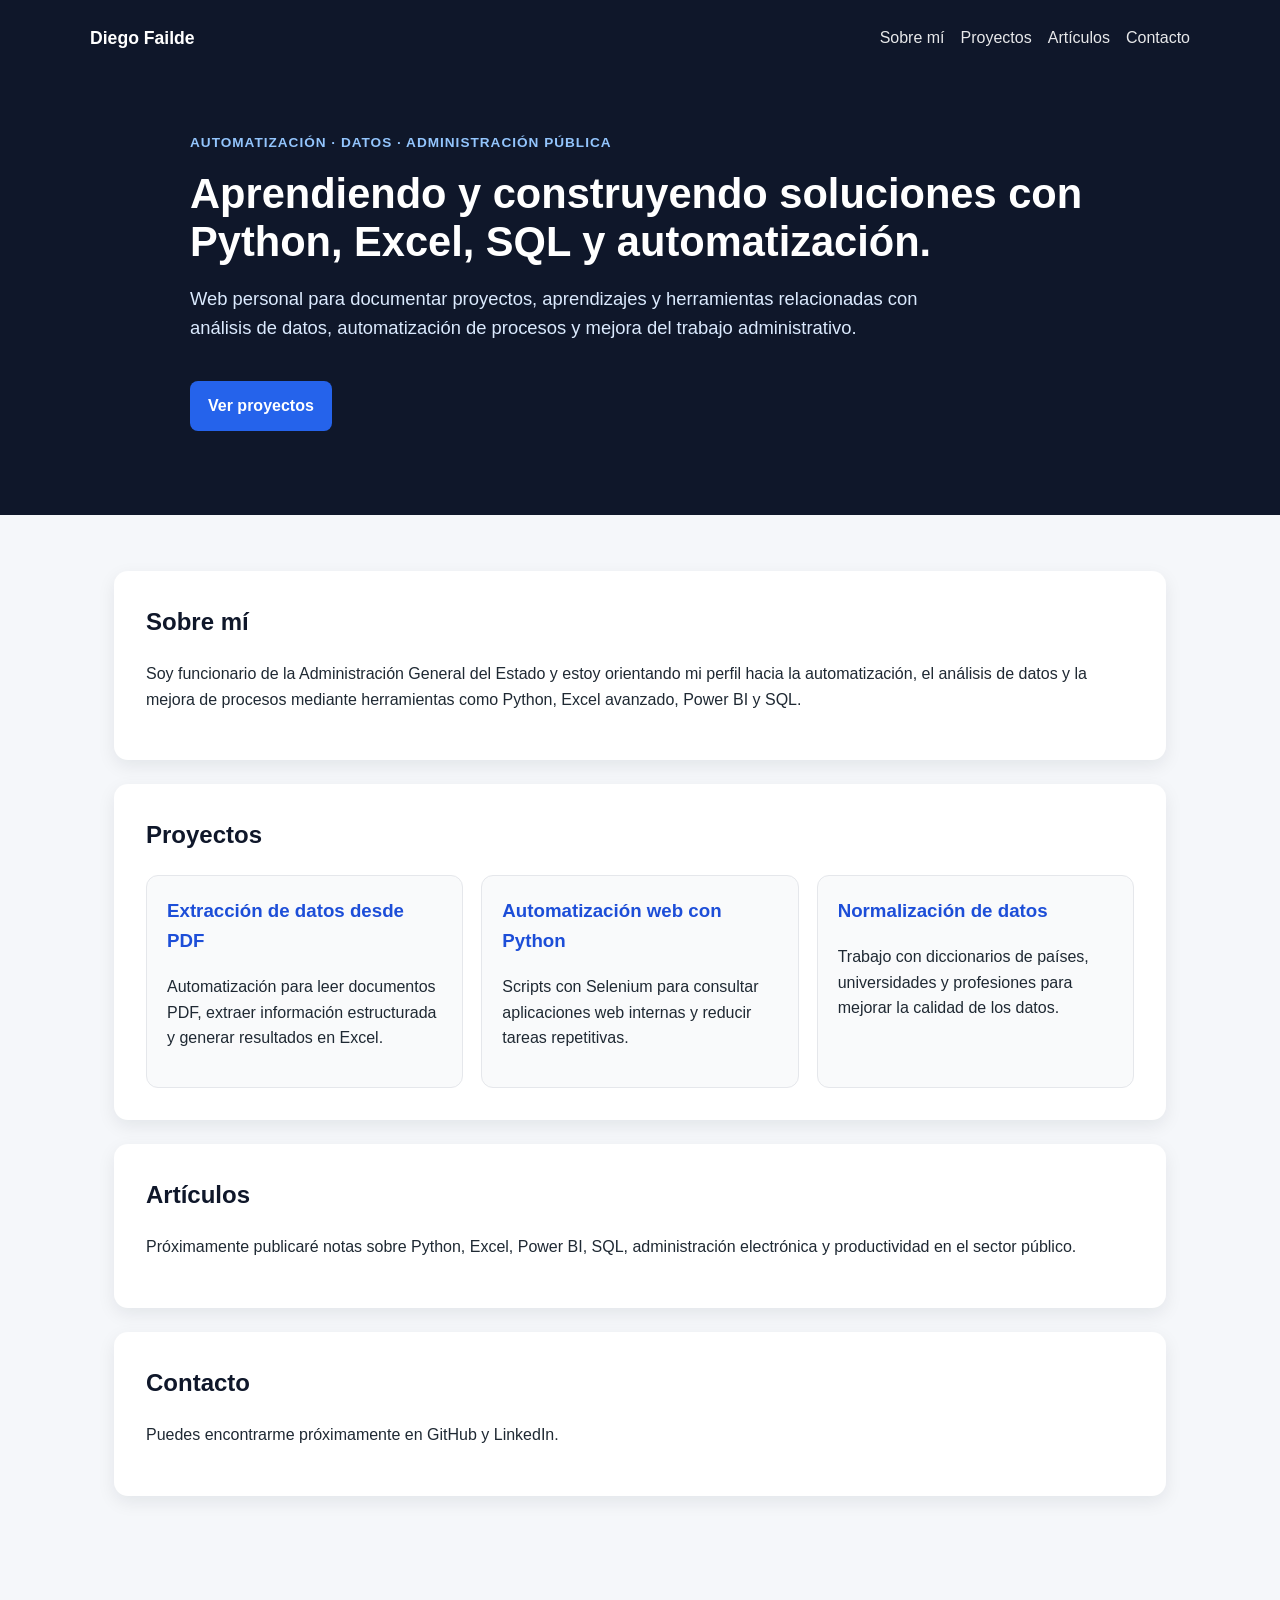
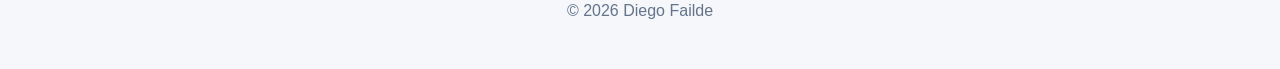
==== index.html @ 7e2cc155 "Primera versión de la web" ====
<!DOCTYPE html>
<html lang="es">
<head>
  <meta charset="UTF-8" />
  <meta name="viewport" content="width=device-width, initial-scale=1.0" />
  <title>Diego Failde | Automatización, datos y administración pública</title>
  <link rel="stylesheet" href="styles.css" />
</head>
<body>
  <header class="hero">
    <nav>
      <div class="logo">Diego Failde</div>
      <div class="menu">
        <a href="#sobre-mi">Sobre mí</a>
        <a href="#proyectos">Proyectos</a>
        <a href="#articulos">Artículos</a>
        <a href="#contacto">Contacto</a>
      </div>
    </nav>

    <section class="hero-content">
      <p class="etiqueta">Automatización · Datos · Administración pública</p>
      <h1>Aprendiendo y construyendo soluciones con Python, Excel, SQL y automatización.</h1>
      <p class="subtitulo">
        Web personal para documentar proyectos, aprendizajes y herramientas relacionadas con análisis de datos,
        automatización de procesos y mejora del trabajo administrativo.
      </p>
      <a class="boton" href="#proyectos">Ver proyectos</a>
    </section>
  </header>

  <main>
    <section id="sobre-mi" class="bloque">
      <h2>Sobre mí</h2>
      <p>
        Soy funcionario de la Administración General del Estado y estoy orientando mi perfil hacia la automatización,
        el análisis de datos y la mejora de procesos mediante herramientas como Python, Excel avanzado, Power BI y SQL.
      </p>
    </section>

    <section id="proyectos" class="bloque">
      <h2>Proyectos</h2>

      <div class="grid">
        <article class="tarjeta">
          <h3>Extracción de datos desde PDF</h3>
          <p>Automatización para leer documentos PDF, extraer información estructurada y generar resultados en Excel.</p>
        </article>

        <article class="tarjeta">
          <h3>Automatización web con Python</h3>
          <p>Scripts con Selenium para consultar aplicaciones web internas y reducir tareas repetitivas.</p>
        </article>

        <article class="tarjeta">
          <h3>Normalización de datos</h3>
          <p>Trabajo con diccionarios de países, universidades y profesiones para mejorar la calidad de los datos.</p>
        </article>
      </div>
    </section>

    <section id="articulos" class="bloque">
      <h2>Artículos</h2>
      <p>
        Próximamente publicaré notas sobre Python, Excel, Power BI, SQL, administración electrónica y productividad en el sector público.
      </p>
    </section>

    <section id="contacto" class="bloque">
      <h2>Contacto</h2>
      <p>
        Puedes encontrarme próximamente en GitHub y LinkedIn.
      </p>
    </section>
  </main>

  <footer>
    <p>© 2026 Diego Failde</p>
  </footer>
</body>
</html>
---- styles.css ----
* {
  box-sizing: border-box;
}

body {
  margin: 0;
  font-family: Arial, Helvetica, sans-serif;
  color: #1f2933;
  background: #f5f7fa;
  line-height: 1.6;
}

.hero {
  background: #0f172a;
  color: white;
  padding: 24px;
}

nav {
  max-width: 1100px;
  margin: 0 auto;
  display: flex;
  justify-content: space-between;
  gap: 24px;
  align-items: center;
}

.logo {
  font-weight: bold;
  font-size: 1.1rem;
}

.menu {
  display: flex;
  gap: 16px;
  flex-wrap: wrap;
}

.menu a {
  color: white;
  text-decoration: none;
  opacity: 0.9;
}

.menu a:hover {
  opacity: 1;
  text-decoration: underline;
}

.hero-content {
  max-width: 900px;
  margin: 80px auto 60px;
}

.etiqueta {
  color: #93c5fd;
  font-weight: bold;
  text-transform: uppercase;
  letter-spacing: 1px;
  font-size: 0.85rem;
}

h1 {
  font-size: 2.6rem;
  line-height: 1.15;
  margin: 16px 0;
}

.subtitulo {
  font-size: 1.15rem;
  color: #dbeafe;
  max-width: 750px;
}

.boton {
  display: inline-block;
  margin-top: 20px;
  padding: 12px 18px;
  background: #2563eb;
  color: white;
  text-decoration: none;
  border-radius: 8px;
  font-weight: bold;
}

main {
  max-width: 1100px;
  margin: 0 auto;
  padding: 32px 24px;
}

.bloque {
  background: white;
  margin: 24px 0;
  padding: 32px;
  border-radius: 14px;
  box-shadow: 0 6px 18px rgba(15, 23, 42, 0.08);
}

h2 {
  margin-top: 0;
  color: #0f172a;
}

.grid {
  display: grid;
  grid-template-columns: repeat(3, 1fr);
  gap: 18px;
}

.tarjeta {
  border: 1px solid #e5e7eb;
  border-radius: 12px;
  padding: 20px;
  background: #f9fafb;
}

.tarjeta h3 {
  margin-top: 0;
  color: #1d4ed8;
}

footer {
  text-align: center;
  padding: 30px;
  color: #64748b;
}

@media (max-width: 800px) {
  nav {
    align-items: flex-start;
    flex-direction: column;
  }

  h1 {
    font-size: 2rem;
  }

  .grid {
    grid-template-columns: 1fr;
  }
}
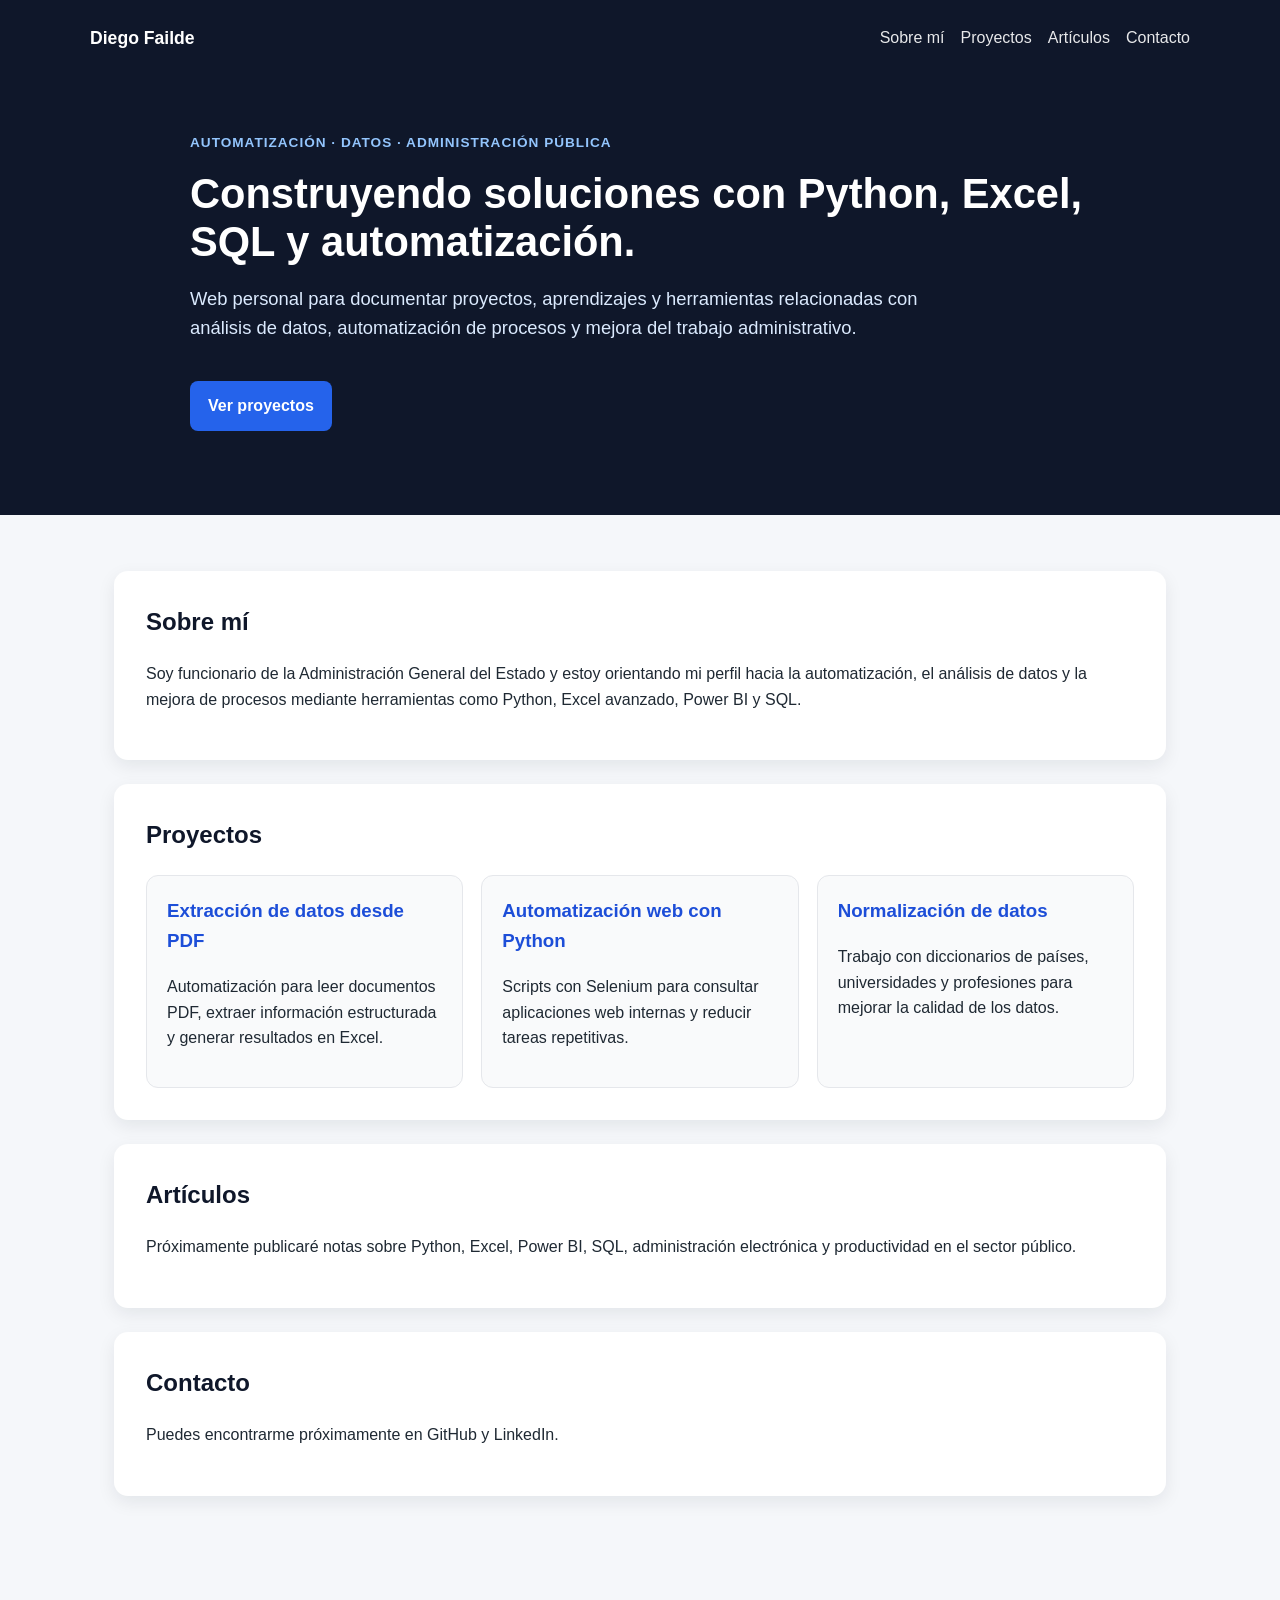
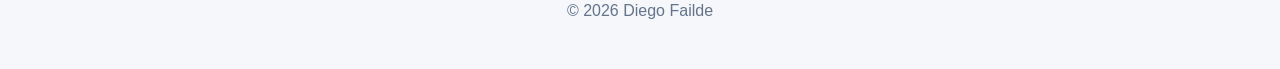
==== commit 34381219: "Add files via upload" ====
--- a/index.html
+++ b/index.html
@@ -20,7 +20,7 @@
 
     <section class="hero-content">
       <p class="etiqueta">Automatización · Datos · Administración pública</p>
-      <h1>Aprendiendo y construyendo soluciones con Python, Excel, SQL y automatización.</h1>
+      <h1>Construyendo soluciones con Python, Excel, SQL y automatización.</h1>
       <p class="subtitulo">
         Web personal para documentar proyectos, aprendizajes y herramientas relacionadas con análisis de datos,
         automatización de procesos y mejora del trabajo administrativo.
@@ -78,4 +78,4 @@
     <p>© 2026 Diego Failde</p>
   </footer>
 </body>
-</html>
+</html>
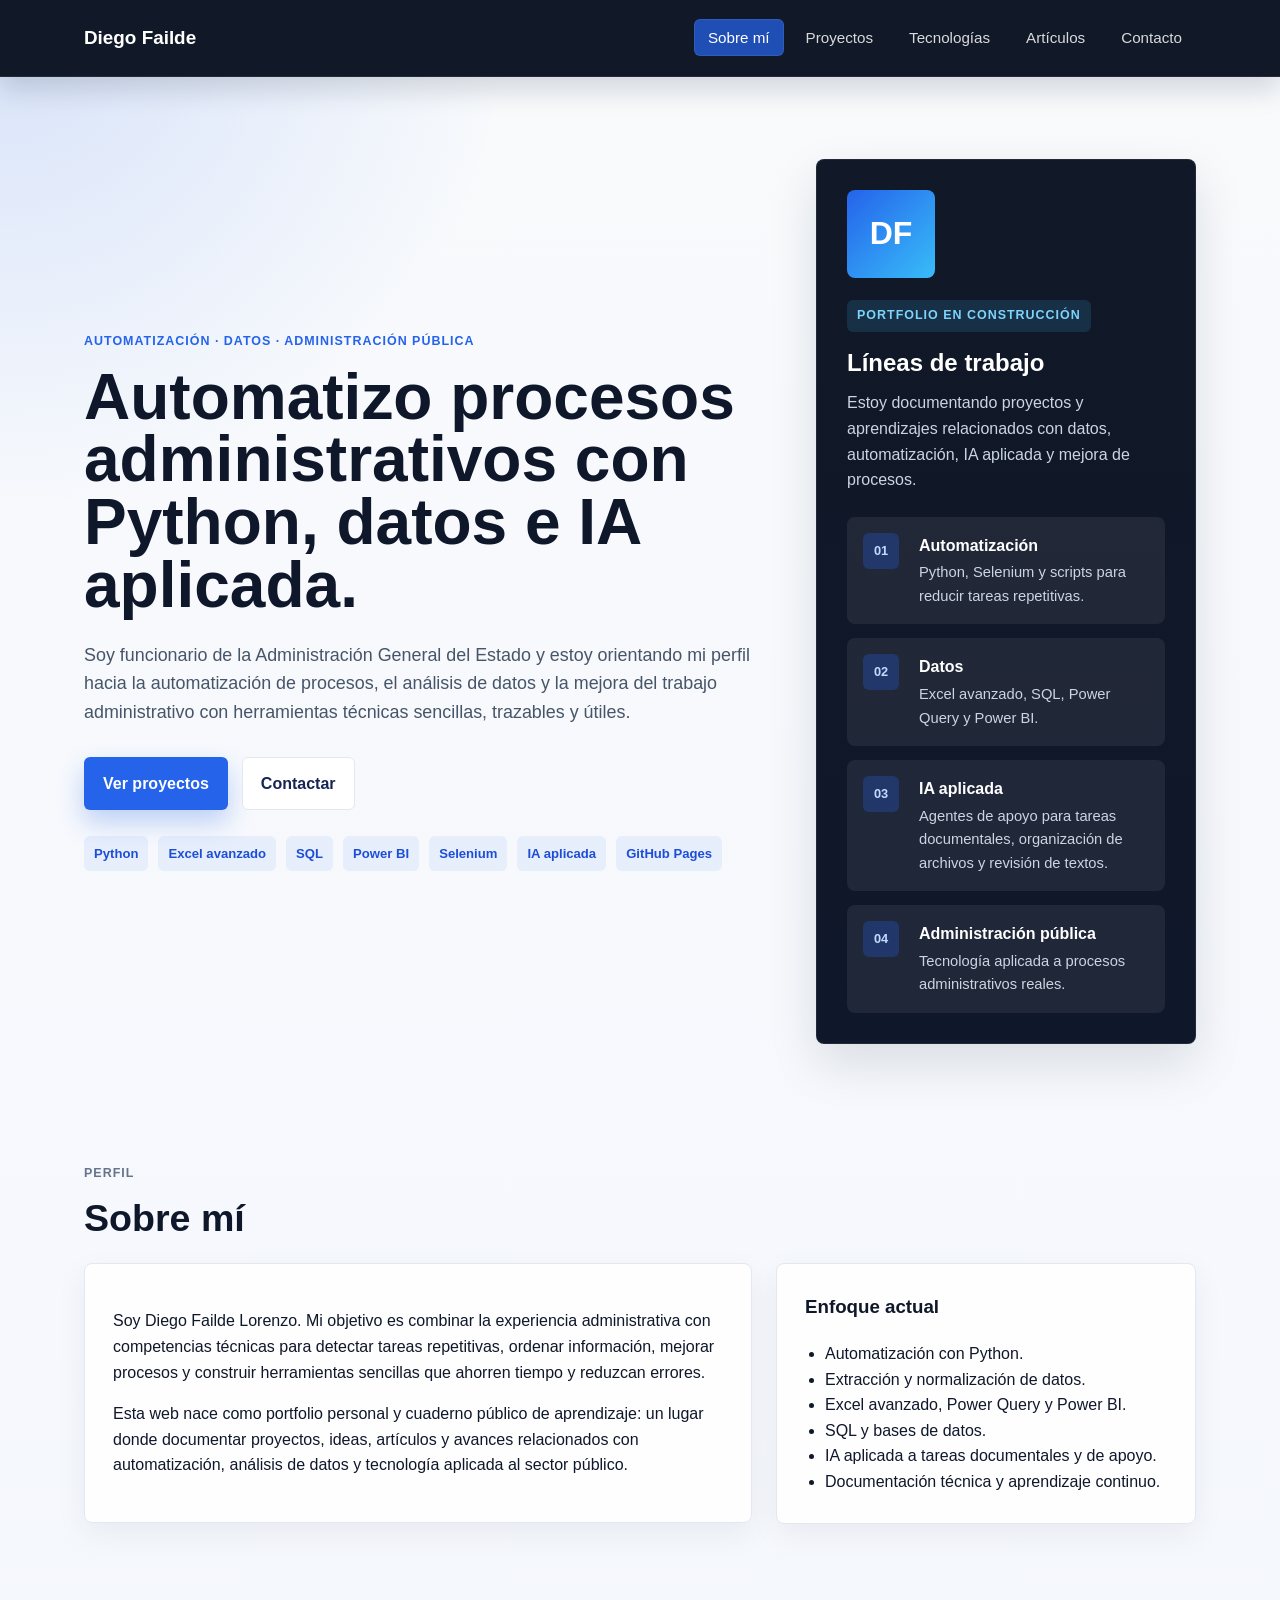
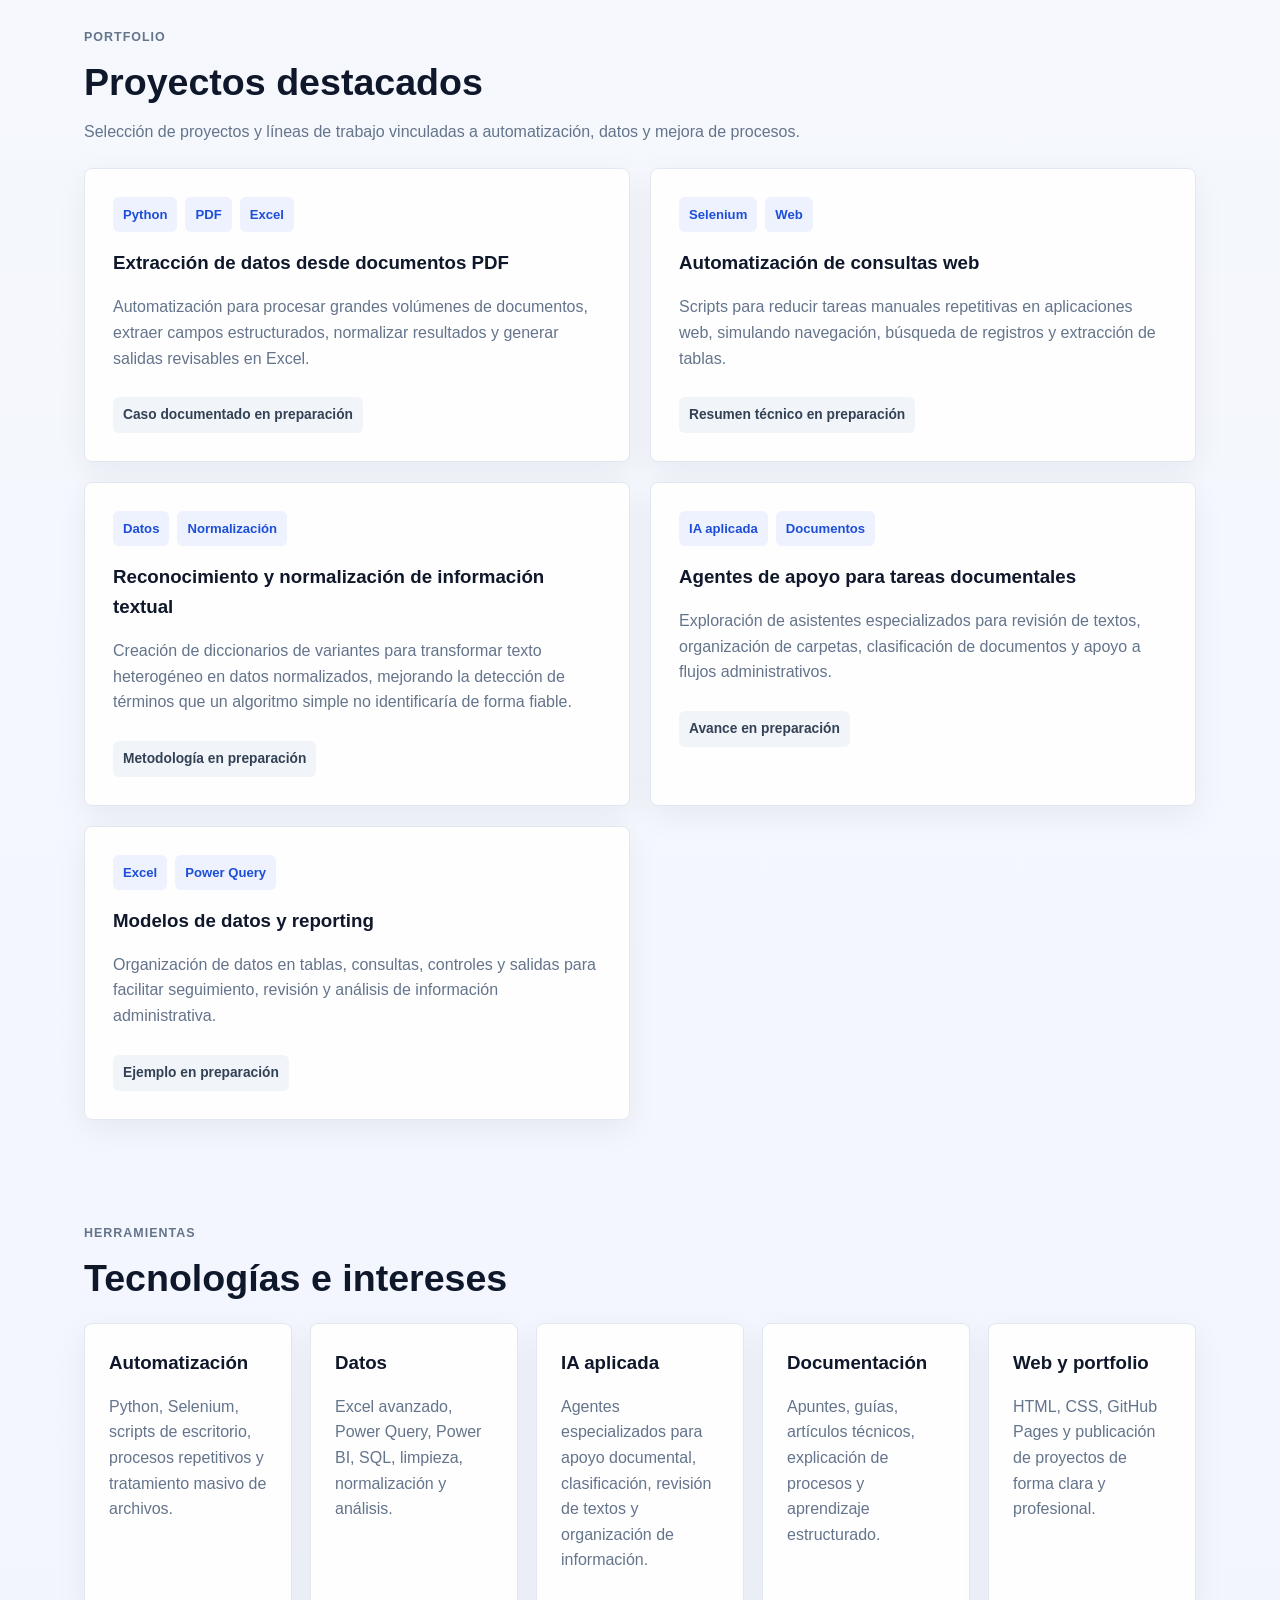
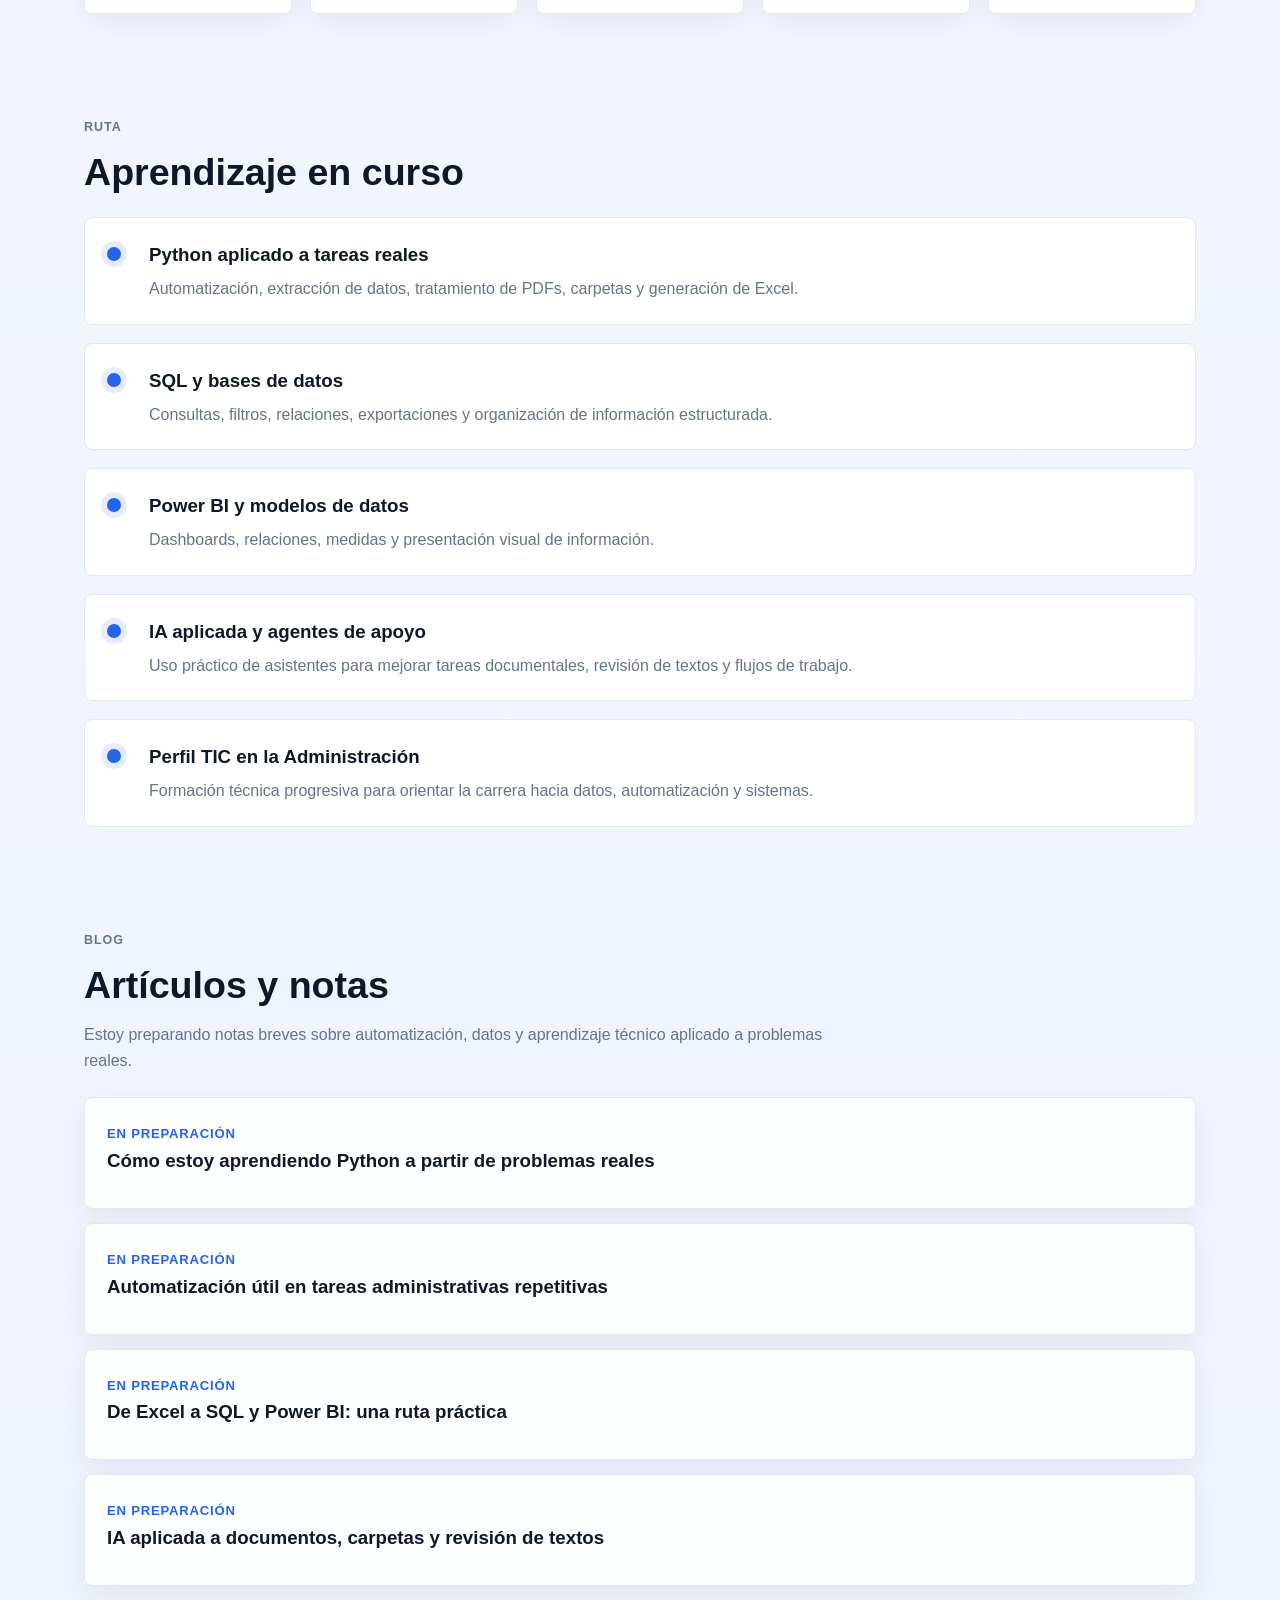
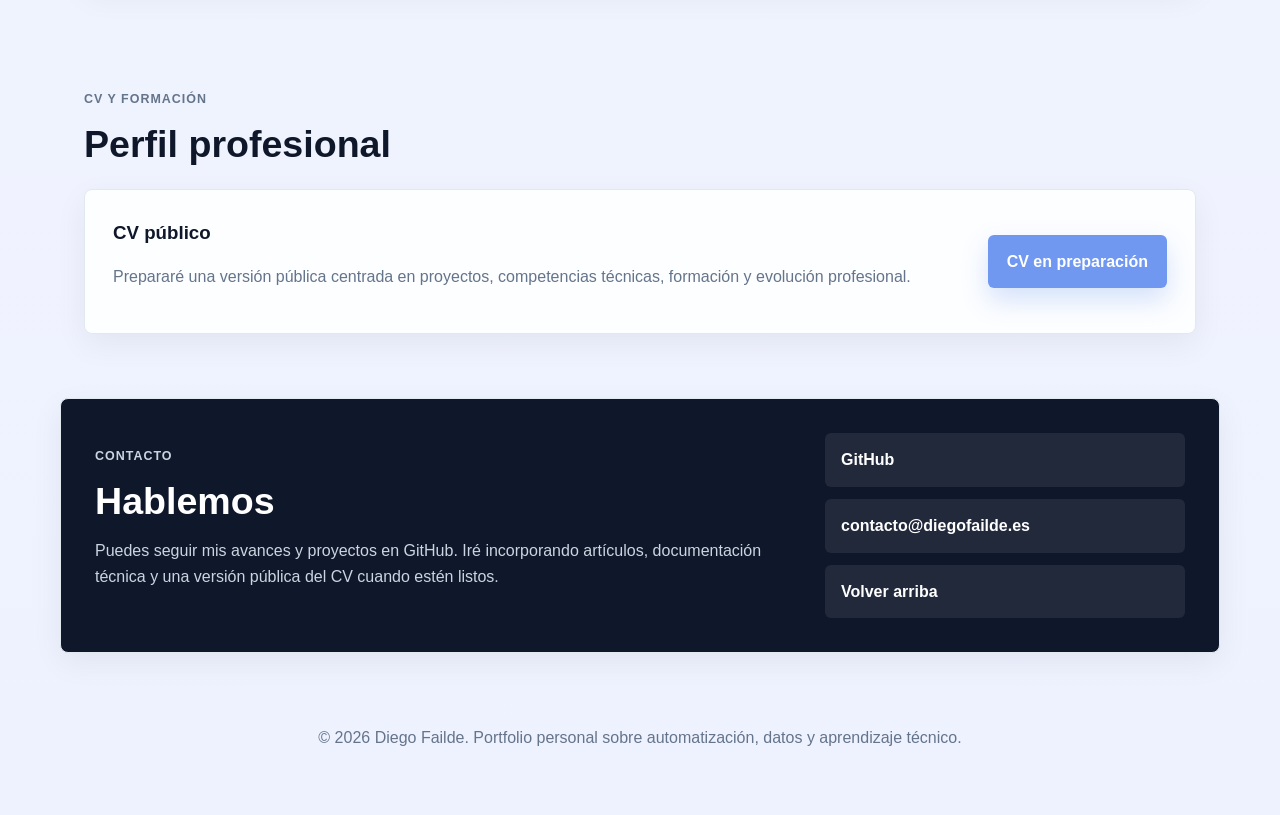
==== commit 5873e6b6: "Actualizar web" ====
--- a/index.html
+++ b/index.html
@@ -4,78 +4,448 @@
   <meta charset="UTF-8" />
   <meta name="viewport" content="width=device-width, initial-scale=1.0" />
   <title>Diego Failde | Automatización, datos y administración pública</title>
+  <meta name="description" content="Portfolio personal de Diego Failde: automatización, análisis de datos, Python, Excel, SQL, IA aplicada y mejora de procesos en la administración pública." />
+  <meta name="theme-color" content="#172033" />
+  <meta property="og:title" content="Diego Failde | Automatización, datos y administración pública" />
+  <meta property="og:description" content="Portfolio personal sobre automatización, análisis de datos, Python, Excel, SQL, IA aplicada y mejora de procesos." />
+  <meta property="og:type" content="website" />
+  <meta property="og:url" content="https://diegofailde.es/" />
+  <link rel="canonical" href="https://diegofailde.es/" />
   <link rel="stylesheet" href="styles.css" />
 </head>
+
 <body>
-  <header class="hero">
-    <nav>
-      <div class="logo">Diego Failde</div>
-      <div class="menu">
-        <a href="#sobre-mi">Sobre mí</a>
-        <a href="#proyectos">Proyectos</a>
-        <a href="#articulos">Artículos</a>
-        <a href="#contacto">Contacto</a>
-      </div>
+  <a class="skip-link" href="#contenido">Saltar al contenido</a>
+
+  <header class="site-header">
+    <nav class="nav" aria-label="Navegación principal">
+      <a class="brand" href="#inicio">Diego Failde</a>
+
+      <ul class="nav-links">
+        <li><a href="#sobre-mi">Sobre mí</a></li>
+        <li><a href="#proyectos">Proyectos</a></li>
+        <li><a href="#tecnologias">Tecnologías</a></li>
+        <li><a href="#articulos">Artículos</a></li>
+        <li><a href="#contacto">Contacto</a></li>
+      </ul>
     </nav>
-
-    <section class="hero-content">
-      <p class="etiqueta">Automatización · Datos · Administración pública</p>
-      <h1>Construyendo soluciones con Python, Excel, SQL y automatización.</h1>
-      <p class="subtitulo">
-        Web personal para documentar proyectos, aprendizajes y herramientas relacionadas con análisis de datos,
-        automatización de procesos y mejora del trabajo administrativo.
-      </p>
-      <a class="boton" href="#proyectos">Ver proyectos</a>
-    </section>
   </header>
 
-  <main>
-    <section id="sobre-mi" class="bloque">
-      <h2>Sobre mí</h2>
-      <p>
-        Soy funcionario de la Administración General del Estado y estoy orientando mi perfil hacia la automatización,
-        el análisis de datos y la mejora de procesos mediante herramientas como Python, Excel avanzado, Power BI y SQL.
-      </p>
-    </section>
-
-    <section id="proyectos" class="bloque">
-      <h2>Proyectos</h2>
-
-      <div class="grid">
-        <article class="tarjeta">
-          <h3>Extracción de datos desde PDF</h3>
-          <p>Automatización para leer documentos PDF, extraer información estructurada y generar resultados en Excel.</p>
-        </article>
-
-        <article class="tarjeta">
-          <h3>Automatización web con Python</h3>
-          <p>Scripts con Selenium para consultar aplicaciones web internas y reducir tareas repetitivas.</p>
-        </article>
-
-        <article class="tarjeta">
-          <h3>Normalización de datos</h3>
-          <p>Trabajo con diccionarios de países, universidades y profesiones para mejorar la calidad de los datos.</p>
-        </article>
-      </div>
-    </section>
-
-    <section id="articulos" class="bloque">
-      <h2>Artículos</h2>
-      <p>
-        Próximamente publicaré notas sobre Python, Excel, Power BI, SQL, administración electrónica y productividad en el sector público.
-      </p>
-    </section>
-
-    <section id="contacto" class="bloque">
-      <h2>Contacto</h2>
-      <p>
-        Puedes encontrarme próximamente en GitHub y LinkedIn.
-      </p>
+  <main id="contenido">
+    <section id="inicio" class="hero">
+      <div class="hero-content">
+        <p class="eyebrow">Automatización · Datos · Administración pública</p>
+
+        <h1>
+          Automatizo procesos administrativos con Python, datos e IA aplicada.
+        </h1>
+
+        <p class="hero-text">
+          Soy funcionario de la Administración General del Estado y estoy orientando mi perfil hacia
+          la automatización de procesos, el análisis de datos y la mejora del trabajo administrativo
+          con herramientas técnicas sencillas, trazables y útiles.
+        </p>
+
+        <div class="hero-actions">
+          <a class="btn btn-primary" href="#proyectos">Ver proyectos</a>
+          <a class="btn btn-secondary" href="#contacto">Contactar</a>
+        </div>
+
+        <div class="hero-tags">
+          <span>Python</span>
+          <span>Excel avanzado</span>
+          <span>SQL</span>
+          <span>Power BI</span>
+          <span>Selenium</span>
+          <span>IA aplicada</span>
+          <span>GitHub Pages</span>
+        </div>
+      </div>
+
+      <aside class="hero-card">
+        <div class="avatar">DF</div>
+
+        <p class="card-label">Portfolio en construcción</p>
+
+        <h2>Líneas de trabajo</h2>
+
+        <p class="hero-card-text">
+          Estoy documentando proyectos y aprendizajes relacionados con datos,
+          automatización, IA aplicada y mejora de procesos.
+        </p>
+
+        <div class="focus-list">
+          <div>
+            <span class="focus-icon">01</span>
+            <div>
+              <strong>Automatización</strong>
+              <p>Python, Selenium y scripts para reducir tareas repetitivas.</p>
+            </div>
+          </div>
+
+          <div>
+            <span class="focus-icon">02</span>
+            <div>
+              <strong>Datos</strong>
+              <p>Excel avanzado, SQL, Power Query y Power BI.</p>
+            </div>
+          </div>
+
+          <div>
+            <span class="focus-icon">03</span>
+            <div>
+              <strong>IA aplicada</strong>
+              <p>Agentes de apoyo para tareas documentales, organización de archivos y revisión de textos.</p>
+            </div>
+          </div>
+
+          <div>
+            <span class="focus-icon">04</span>
+            <div>
+              <strong>Administración pública</strong>
+              <p>Tecnología aplicada a procesos administrativos reales.</p>
+            </div>
+          </div>
+        </div>
+      </aside>
+    </section>
+
+    <section id="sobre-mi" class="section observe-section">
+      <div class="section-heading">
+        <p class="eyebrow">Perfil</p>
+        <h2>Sobre mí</h2>
+      </div>
+
+      <div class="two-columns">
+        <div>
+          <p>
+            Soy Diego Failde Lorenzo. Mi objetivo es combinar la experiencia administrativa con competencias
+            técnicas para detectar tareas repetitivas, ordenar información, mejorar procesos y construir
+            herramientas sencillas que ahorren tiempo y reduzcan errores.
+          </p>
+
+          <p>
+            Esta web nace como portfolio personal y cuaderno público de aprendizaje: un lugar donde documentar
+            proyectos, ideas, artículos y avances relacionados con automatización, análisis de datos y tecnología
+            aplicada al sector público.
+          </p>
+        </div>
+
+        <div class="highlight-box">
+          <h3>Enfoque actual</h3>
+          <ul>
+            <li>Automatización con Python.</li>
+            <li>Extracción y normalización de datos.</li>
+            <li>Excel avanzado, Power Query y Power BI.</li>
+            <li>SQL y bases de datos.</li>
+            <li>IA aplicada a tareas documentales y de apoyo.</li>
+            <li>Documentación técnica y aprendizaje continuo.</li>
+          </ul>
+        </div>
+      </div>
+    </section>
+
+    <section id="proyectos" class="section observe-section">
+      <div class="section-heading">
+        <p class="eyebrow">Portfolio</p>
+        <h2>Proyectos destacados</h2>
+        <p>
+          Selección de proyectos y líneas de trabajo vinculadas a automatización, datos y mejora de procesos.
+        </p>
+      </div>
+
+      <div class="project-grid">
+        <article class="project-card featured">
+          <div class="card-topline">
+            <span class="badge">Python</span>
+            <span class="badge">PDF</span>
+            <span class="badge">Excel</span>
+          </div>
+          <h3>Extracción de datos desde documentos PDF</h3>
+          <p>
+            Automatización para procesar grandes volúmenes de documentos, extraer campos estructurados,
+            normalizar resultados y generar salidas revisables en Excel.
+          </p>
+          <span class="card-status">Caso documentado en preparación</span>
+        </article>
+
+        <article class="project-card">
+          <div class="card-topline">
+            <span class="badge">Selenium</span>
+            <span class="badge">Web</span>
+          </div>
+          <h3>Automatización de consultas web</h3>
+          <p>
+            Scripts para reducir tareas manuales repetitivas en aplicaciones web, simulando navegación,
+            búsqueda de registros y extracción de tablas.
+          </p>
+          <span class="card-status">Resumen técnico en preparación</span>
+        </article>
+
+        <article class="project-card">
+          <div class="card-topline">
+            <span class="badge">Datos</span>
+            <span class="badge">Normalización</span>
+          </div>
+          <h3>Reconocimiento y normalización de información textual</h3>
+          <p>
+            Creación de diccionarios de variantes para transformar texto heterogéneo en datos normalizados,
+            mejorando la detección de términos que un algoritmo simple no identificaría de forma fiable.
+          </p>
+          <span class="card-status">Metodología en preparación</span>
+        </article>
+
+        <article class="project-card">
+          <div class="card-topline">
+            <span class="badge">IA aplicada</span>
+            <span class="badge">Documentos</span>
+          </div>
+          <h3>Agentes de apoyo para tareas documentales</h3>
+          <p>
+            Exploración de asistentes especializados para revisión de textos, organización de carpetas,
+            clasificación de documentos y apoyo a flujos administrativos.
+          </p>
+          <span class="card-status">Avance en preparación</span>
+        </article>
+
+        <article class="project-card">
+          <div class="card-topline">
+            <span class="badge">Excel</span>
+            <span class="badge">Power Query</span>
+          </div>
+          <h3>Modelos de datos y reporting</h3>
+          <p>
+            Organización de datos en tablas, consultas, controles y salidas para facilitar seguimiento,
+            revisión y análisis de información administrativa.
+          </p>
+          <span class="card-status">Ejemplo en preparación</span>
+        </article>
+      </div>
+    </section>
+
+    <section id="tecnologias" class="section observe-section">
+      <div class="section-heading">
+        <p class="eyebrow">Herramientas</p>
+        <h2>Tecnologías e intereses</h2>
+      </div>
+
+      <div class="skills-grid">
+        <div class="skill-card">
+          <h3>Automatización</h3>
+          <p>Python, Selenium, scripts de escritorio, procesos repetitivos y tratamiento masivo de archivos.</p>
+        </div>
+
+        <div class="skill-card">
+          <h3>Datos</h3>
+          <p>Excel avanzado, Power Query, Power BI, SQL, limpieza, normalización y análisis.</p>
+        </div>
+
+        <div class="skill-card">
+          <h3>IA aplicada</h3>
+          <p>Agentes especializados para apoyo documental, clasificación, revisión de textos y organización de información.</p>
+        </div>
+
+        <div class="skill-card">
+          <h3>Documentación</h3>
+          <p>Apuntes, guías, artículos técnicos, explicación de procesos y aprendizaje estructurado.</p>
+        </div>
+
+        <div class="skill-card">
+          <h3>Web y portfolio</h3>
+          <p>HTML, CSS, GitHub Pages y publicación de proyectos de forma clara y profesional.</p>
+        </div>
+      </div>
+    </section>
+
+    <section id="aprendizaje" class="section">
+      <div class="section-heading">
+        <p class="eyebrow">Ruta</p>
+        <h2>Aprendizaje en curso</h2>
+      </div>
+
+      <div class="timeline">
+        <div class="timeline-item">
+          <span class="timeline-marker"></span>
+          <div>
+            <h3>Python aplicado a tareas reales</h3>
+            <p>Automatización, extracción de datos, tratamiento de PDFs, carpetas y generación de Excel.</p>
+          </div>
+        </div>
+
+        <div class="timeline-item">
+          <span class="timeline-marker"></span>
+          <div>
+            <h3>SQL y bases de datos</h3>
+            <p>Consultas, filtros, relaciones, exportaciones y organización de información estructurada.</p>
+          </div>
+        </div>
+
+        <div class="timeline-item">
+          <span class="timeline-marker"></span>
+          <div>
+            <h3>Power BI y modelos de datos</h3>
+            <p>Dashboards, relaciones, medidas y presentación visual de información.</p>
+          </div>
+        </div>
+
+        <div class="timeline-item">
+          <span class="timeline-marker"></span>
+          <div>
+            <h3>IA aplicada y agentes de apoyo</h3>
+            <p>Uso práctico de asistentes para mejorar tareas documentales, revisión de textos y flujos de trabajo.</p>
+          </div>
+        </div>
+
+        <div class="timeline-item">
+          <span class="timeline-marker"></span>
+          <div>
+            <h3>Perfil TIC en la Administración</h3>
+            <p>Formación técnica progresiva para orientar la carrera hacia datos, automatización y sistemas.</p>
+          </div>
+        </div>
+      </div>
+    </section>
+
+    <section id="articulos" class="section observe-section">
+      <div class="section-heading">
+        <p class="eyebrow">Blog</p>
+        <h2>Artículos y notas</h2>
+        <p>
+          Estoy preparando notas breves sobre automatización, datos y aprendizaje técnico aplicado a problemas reales.
+        </p>
+      </div>
+
+      <div class="article-list">
+        <article>
+          <span>En preparación</span>
+          <h3>Cómo estoy aprendiendo Python a partir de problemas reales</h3>
+        </article>
+
+        <article>
+          <span>En preparación</span>
+          <h3>Automatización útil en tareas administrativas repetitivas</h3>
+        </article>
+
+        <article>
+          <span>En preparación</span>
+          <h3>De Excel a SQL y Power BI: una ruta práctica</h3>
+        </article>
+
+        <article>
+          <span>En preparación</span>
+          <h3>IA aplicada a documentos, carpetas y revisión de textos</h3>
+        </article>
+      </div>
+    </section>
+
+    <section id="cv" class="section">
+      <div class="section-heading">
+        <p class="eyebrow">CV y formación</p>
+        <h2>Perfil profesional</h2>
+      </div>
+
+      <div class="cv-box">
+        <div>
+          <h3>CV público</h3>
+          <p>
+            Prepararé una versión pública centrada en proyectos, competencias técnicas, formación y evolución profesional.
+          </p>
+        </div>
+
+        <span class="btn btn-primary disabled" role="status">CV en preparación</span>
+      </div>
+    </section>
+
+    <section id="contacto" class="section contact-section observe-section">
+      <div>
+        <p class="eyebrow">Contacto</p>
+        <h2>Hablemos</h2>
+        <p>
+          Puedes seguir mis avances y proyectos en GitHub. Iré incorporando artículos, documentación
+          técnica y una versión pública del CV cuando estén listos.
+        </p>
+      </div>
+
+      <div class="contact-links">
+        <a href="https://github.com/DiegoFailde707" target="_blank" rel="noopener noreferrer" aria-label="GitHub de Diego Failde, abre en una pestaña nueva">GitHub</a>
+        <a href="mailto:contacto@diegofailde.es">contacto@diegofailde.es</a>
+        <a href="#inicio">Volver arriba</a>
+      </div>
     </section>
   </main>
 
-  <footer>
-    <p>© 2026 Diego Failde</p>
+  <footer class="footer">
+    <p>© 2026 Diego Failde. Portfolio personal sobre automatización, datos y aprendizaje técnico.</p>
   </footer>
+
+  <script>
+    const navLinks = Array.from(document.querySelectorAll('.nav-links a'));
+    const trackedSections = navLinks
+      .map((link) => document.querySelector(link.getAttribute('href')))
+      .filter(Boolean);
+
+    function setActiveLink(id) {
+      navLinks.forEach((link) => {
+        const isActive = link.getAttribute('href') === `#${id}`;
+
+        link.classList.toggle('active', isActive);
+
+        if (isActive) {
+          link.setAttribute('aria-current', 'true');
+        } else {
+          link.removeAttribute('aria-current');
+        }
+      });
+    }
+
+    function updateActiveLink() {
+      const pageBottom = window.innerHeight + window.scrollY >= document.documentElement.scrollHeight - 8;
+
+      if (pageBottom) {
+        setActiveLink('contacto');
+        return;
+      }
+
+      const headerHeight = document.querySelector('.site-header')?.offsetHeight || 0;
+      const readingLine = window.scrollY + headerHeight + 120;
+      let currentId = trackedSections[0]?.id;
+
+      trackedSections.forEach((section) => {
+        const sectionTop = section.getBoundingClientRect().top + window.scrollY;
+
+        if (readingLine >= sectionTop) {
+          currentId = section.id;
+        }
+      });
+
+      if (currentId) {
+        setActiveLink(currentId);
+      }
+    }
+
+    navLinks.forEach((link) => {
+      link.addEventListener('click', () => {
+        const id = link.getAttribute('href').replace('#', '');
+        setActiveLink(id);
+        window.setTimeout(updateActiveLink, 500);
+      });
+    });
+
+    let ticking = false;
+
+    window.addEventListener('scroll', () => {
+      if (!ticking) {
+        window.requestAnimationFrame(() => {
+          updateActiveLink();
+          ticking = false;
+        });
+
+        ticking = true;
+      }
+    });
+
+    window.addEventListener('load', updateActiveLink);
+    window.addEventListener('resize', updateActiveLink);
+  </script>
 </body>
 </html>
--- a/styles.css
+++ b/styles.css
@@ -1,142 +1,664 @@
+:root {
+  --bg: #0f172a;
+  --bg-soft: #111827;
+  --card: #ffffff;
+  --card-soft: #f8fafc;
+  --text: #0f172a;
+  --muted: #64748b;
+  --primary: #2563eb;
+  --primary-dark: #1d4ed8;
+  --accent: #38bdf8;
+  --border: #e2e8f0;
+  --shadow: 0 20px 50px rgba(15, 23, 42, 0.12);
+  --radius: 8px;
+}
+
 * {
   box-sizing: border-box;
+}
+
+html {
+  scroll-behavior: smooth;
 }
 
 body {
   margin: 0;
   font-family: Arial, Helvetica, sans-serif;
-  color: #1f2933;
-  background: #f5f7fa;
+  color: var(--text);
+  background:
+    radial-gradient(circle at top left, rgba(37, 99, 235, 0.16), transparent 32rem),
+    linear-gradient(180deg, #f8fafc 0%, #eef2ff 100%);
   line-height: 1.6;
 }
 
+a {
+  color: inherit;
+}
+
+.skip-link {
+  position: fixed;
+  top: 12px;
+  left: 12px;
+  z-index: 30;
+  padding: 10px 14px;
+  border-radius: 6px;
+  color: white;
+  background: var(--primary);
+  text-decoration: none;
+  font-weight: 800;
+  transform: translateY(-140%);
+  transition: transform 0.15s ease;
+}
+
+.skip-link:focus {
+  transform: translateY(0);
+}
+
+a:focus-visible,
+.btn:focus-visible {
+  outline: 3px solid rgba(56, 189, 248, 0.72);
+  outline-offset: 4px;
+}
+
+.site-header {
+  position: sticky;
+  top: 0;
+  z-index: 10;
+  background: #111827;
+  border-bottom: 1px solid rgba(255, 255, 255, 0.08);
+  box-shadow: 0 12px 28px rgba(15, 23, 42, 0.16);
+}
+
+.nav {
+  max-width: 1160px;
+  margin: 0 auto;
+  min-height: 76px;
+  padding: 16px 24px;
+  display: flex;
+  justify-content: space-between;
+  align-items: center;
+  gap: 24px;
+}
+
+.brand {
+  color: white;
+  text-decoration: none;
+  font-weight: 800;
+  letter-spacing: 0;
+  font-size: 1.18rem;
+}
+
+.nav-links {
+  display: flex;
+  flex-wrap: wrap;
+  gap: 8px;
+  align-items: center;
+  margin: 0;
+  padding: 0;
+  list-style: none;
+}
+
+.nav-links a {
+  color: rgba(255, 255, 255, 0.84);
+  text-decoration: none;
+  font-size: 0.95rem;
+  padding: 10px 14px;
+  border-radius: 6px;
+  transition: background 0.15s ease, color 0.15s ease, box-shadow 0.15s ease;
+}
+
+.nav-links a:hover,
+.nav-links a.active {
+  color: white;
+  background: rgba(37, 99, 235, 0.72);
+  box-shadow: inset 0 0 0 1px rgba(255, 255, 255, 0.08);
+}
+
 .hero {
-  background: #0f172a;
-  color: white;
+  max-width: 1160px;
+  margin: 0 auto;
+  padding: 82px 24px 56px;
+  display: grid;
+  grid-template-columns: minmax(0, 1.5fr) 380px;
+  gap: 32px;
+  align-items: center;
+}
+
+.hero-content {
+  padding: 12px 0;
+}
+
+.eyebrow {
+  margin: 0 0 14px;
+  color: var(--primary);
+  text-transform: uppercase;
+  font-weight: 800;
+  font-size: 0.78rem;
+  letter-spacing: 0.08em;
+}
+
+.hero h1 {
+  margin: 0;
+  max-width: 820px;
+  font-size: 4rem;
+  line-height: 0.98;
+  letter-spacing: 0;
+  color: #0f172a;
+}
+
+.hero-text {
+  max-width: 760px;
+  margin: 24px 0 0;
+  font-size: 1.12rem;
+  color: #475569;
+}
+
+.hero-actions {
+  margin-top: 30px;
+  display: flex;
+  gap: 14px;
+  flex-wrap: wrap;
+}
+
+.btn {
+  display: inline-flex;
+  align-items: center;
+  justify-content: center;
+  padding: 13px 18px;
+  border-radius: 6px;
+  text-decoration: none;
+  font-weight: 800;
+  border: 1px solid transparent;
+  transition: transform 0.15s ease, box-shadow 0.15s ease, background 0.15s ease;
+}
+
+.btn:hover {
+  transform: translateY(-2px);
+}
+
+.btn-primary {
+  color: white;
+  background: var(--primary);
+  box-shadow: 0 12px 26px rgba(37, 99, 235, 0.28);
+}
+
+.btn-primary:hover {
+  background: var(--primary-dark);
+}
+
+.btn-secondary {
+  color: #172554;
+  background: white;
+  border-color: var(--border);
+}
+
+.disabled {
+  opacity: 0.65;
+  cursor: not-allowed;
+  pointer-events: none;
+}
+
+.hero-tags {
+  margin-top: 26px;
+  display: flex;
+  gap: 10px;
+  flex-wrap: wrap;
+}
+
+.hero-tags span,
+.badge {
+  display: inline-flex;
+  align-items: center;
+  padding: 7px 10px;
+  border-radius: 6px;
+  background: rgba(37, 99, 235, 0.08);
+  color: #1d4ed8;
+  font-weight: 800;
+  font-size: 0.82rem;
+}
+
+.hero-card {
+  background: linear-gradient(180deg, #111827, #0f172a);
+  color: white;
+  border-radius: var(--radius);
+  padding: 30px;
+  box-shadow: var(--shadow);
+  border: 1px solid rgba(255, 255, 255, 0.08);
+}
+
+.avatar {
+  width: 88px;
+  height: 88px;
+  border-radius: 8px;
+  display: grid;
+  place-items: center;
+  font-weight: 900;
+  font-size: 2rem;
+  background: linear-gradient(135deg, var(--primary), var(--accent));
+  margin-bottom: 22px;
+}
+
+.card-label {
+  display: inline-block;
+  margin: 0 0 12px;
+  padding: 6px 10px;
+  border-radius: 6px;
+  background: rgba(56, 189, 248, 0.14);
+  color: #7dd3fc;
+  font-size: 0.78rem;
+  font-weight: 800;
+  text-transform: uppercase;
+  letter-spacing: 0.08em;
+}
+
+.hero-card h2 {
+  margin: 0 0 8px;
+  font-size: 1.5rem;
+}
+
+.hero-card-text {
+  margin: 0;
+  color: #cbd5e1;
+}
+
+.focus-list {
+  margin-top: 24px;
+  display: grid;
+  gap: 14px;
+}
+
+.focus-list > div {
+  display: grid;
+  grid-template-columns: 42px 1fr;
+  gap: 14px;
+  align-items: start;
+  padding: 16px;
+  border-radius: 8px;
+  background: rgba(255, 255, 255, 0.07);
+}
+
+.focus-icon {
+  width: 36px;
+  height: 36px;
+  border-radius: 6px;
+  display: grid;
+  place-items: center;
+  background: rgba(37, 99, 235, 0.28);
+  color: #bfdbfe;
+  font-size: 0.8rem;
+  font-weight: 900;
+}
+
+.focus-list strong {
+  display: block;
+  color: white;
+  margin-bottom: 3px;
+}
+
+.focus-list p {
+  margin: 0;
+  color: #cbd5e1;
+  font-size: 0.92rem;
+}
+
+.section {
+  max-width: 1160px;
+  margin: 24px auto;
+  padding: 40px 24px;
+  scroll-margin-top: 82px;
+}
+
+.section-heading {
+  max-width: 760px;
+  margin-bottom: 24px;
+}
+
+.section-heading h2,
+.contact-section h2 {
+  margin: 0;
+  font-size: 2.35rem;
+  line-height: 1.1;
+  letter-spacing: 0;
+}
+
+.section-heading p {
+  color: var(--muted);
+}
+
+.two-columns {
+  display: grid;
+  grid-template-columns: minmax(0, 1.3fr) 420px;
+  gap: 24px;
+  align-items: start;
+}
+
+.two-columns > div,
+.highlight-box,
+.project-card,
+.skill-card,
+.cv-box,
+.article-list article,
+.contact-section {
+  background: rgba(255, 255, 255, 0.9);
+  border: 1px solid var(--border);
+  border-radius: var(--radius);
+  box-shadow: 0 10px 32px rgba(15, 23, 42, 0.06);
+}
+
+.two-columns > div:first-child {
+  padding: 28px;
+}
+
+.highlight-box {
+  padding: 28px;
+}
+
+.highlight-box h3 {
+  margin-top: 0;
+}
+
+.highlight-box ul {
+  padding-left: 20px;
+  margin-bottom: 0;
+}
+
+.project-grid {
+  display: grid;
+  grid-template-columns: repeat(2, minmax(0, 1fr));
+  gap: 20px;
+}
+
+.project-card {
+  padding: 28px;
+  background: rgba(255, 255, 255, 0.9);
+  transition: transform 0.15s ease, box-shadow 0.15s ease, background 0.15s ease, border-color 0.15s ease;
+}
+
+.project-card.featured {
+  background: rgba(255, 255, 255, 0.9);
+}
+
+.project-card:hover,
+.project-card.featured:hover {
+  transform: translateY(-4px);
+  box-shadow: var(--shadow);
+  border-color: rgba(37, 99, 235, 0.22);
+  background:
+    linear-gradient(135deg, rgba(37, 99, 235, 0.08), rgba(56, 189, 248, 0.12)),
+    white;
+}
+
+.card-topline {
+  display: flex;
+  gap: 8px;
+  flex-wrap: wrap;
+  margin-bottom: 16px;
+}
+
+.project-card h3,
+.skill-card h3,
+.article-list h3,
+.cv-box h3 {
+  margin: 0 0 10px;
+  letter-spacing: 0;
+}
+
+.project-card p,
+.skill-card p,
+.article-list p,
+.cv-box p {
+  color: var(--muted);
+}
+
+.card-link {
+  display: inline-block;
+  margin-top: 10px;
+  color: var(--primary);
+  font-weight: 800;
+  text-decoration: none;
+}
+
+.card-status {
+  display: inline-flex;
+  margin-top: 10px;
+  padding: 7px 10px;
+  border-radius: 6px;
+  color: #334155;
+  background: #f1f5f9;
+  font-size: 0.86rem;
+  font-weight: 800;
+}
+
+.card-link:hover {
+  text-decoration: underline;
+}
+
+.skills-grid {
+  display: grid;
+  grid-template-columns: repeat(5, minmax(0, 1fr));
+  gap: 18px;
+}
+
+.skill-card {
   padding: 24px;
 }
 
-nav {
-  max-width: 1100px;
-  margin: 0 auto;
+.timeline {
+  position: relative;
+  display: grid;
+  gap: 18px;
+}
+
+.timeline-item {
+  display: grid;
+  grid-template-columns: 26px minmax(0, 1fr);
+  gap: 16px;
+  padding: 22px;
+  background: white;
+  border: 1px solid var(--border);
+  border-radius: var(--radius);
+}
+
+.timeline-marker {
+  width: 14px;
+  height: 14px;
+  border-radius: 999px;
+  margin-top: 7px;
+  background: var(--primary);
+  box-shadow: 0 0 0 6px rgba(37, 99, 235, 0.12);
+}
+
+.timeline-item h3 {
+  margin: 0 0 6px;
+}
+
+.timeline-item p {
+  margin: 0;
+  color: var(--muted);
+}
+
+.article-list {
+  display: grid;
+  gap: 14px;
+}
+
+.article-list article {
+  padding: 22px;
+}
+
+.article-list span {
+  color: var(--primary);
+  font-size: 0.82rem;
+  font-weight: 900;
+  text-transform: uppercase;
+  letter-spacing: 0.06em;
+}
+
+.cv-box {
+  padding: 28px;
   display: flex;
   justify-content: space-between;
   gap: 24px;
   align-items: center;
 }
 
-.logo {
-  font-weight: bold;
-  font-size: 1.1rem;
-}
-
-.menu {
-  display: flex;
-  gap: 16px;
-  flex-wrap: wrap;
-}
-
-.menu a {
+.contact-section {
+  display: grid;
+  grid-template-columns: minmax(0, 1.2fr) 360px;
+  gap: 28px;
+  align-items: center;
+  padding: 34px;
+  background: #0f172a;
+  color: white;
+}
+
+.contact-section p {
+  color: #cbd5e1;
+}
+
+.contact-links {
+  display: grid;
+  gap: 12px;
+}
+
+.contact-links a {
+  display: block;
+  padding: 14px 16px;
+  border-radius: 6px;
+  background: rgba(255, 255, 255, 0.08);
   color: white;
   text-decoration: none;
-  opacity: 0.9;
-}
-
-.menu a:hover {
-  opacity: 1;
-  text-decoration: underline;
-}
-
-.hero-content {
-  max-width: 900px;
-  margin: 80px auto 60px;
-}
-
-.etiqueta {
-  color: #93c5fd;
-  font-weight: bold;
-  text-transform: uppercase;
-  letter-spacing: 1px;
-  font-size: 0.85rem;
-}
-
-h1 {
-  font-size: 2.6rem;
-  line-height: 1.15;
-  margin: 16px 0;
-}
-
-.subtitulo {
-  font-size: 1.15rem;
-  color: #dbeafe;
-  max-width: 750px;
-}
-
-.boton {
-  display: inline-block;
-  margin-top: 20px;
-  padding: 12px 18px;
-  background: #2563eb;
-  color: white;
-  text-decoration: none;
-  border-radius: 8px;
-  font-weight: bold;
-}
-
-main {
-  max-width: 1100px;
+  font-weight: 800;
+}
+
+.contact-links a:hover {
+  background: rgba(255, 255, 255, 0.14);
+}
+
+.footer {
+  max-width: 1160px;
   margin: 0 auto;
-  padding: 32px 24px;
-}
-
-.bloque {
-  background: white;
-  margin: 24px 0;
-  padding: 32px;
-  border-radius: 14px;
-  box-shadow: 0 6px 18px rgba(15, 23, 42, 0.08);
-}
-
-h2 {
-  margin-top: 0;
-  color: #0f172a;
-}
-
-.grid {
-  display: grid;
-  grid-template-columns: repeat(3, 1fr);
-  gap: 18px;
-}
-
-.tarjeta {
-  border: 1px solid #e5e7eb;
-  border-radius: 12px;
-  padding: 20px;
-  background: #f9fafb;
-}
-
-.tarjeta h3 {
-  margin-top: 0;
-  color: #1d4ed8;
-}
-
-footer {
+  padding: 32px 24px 48px;
+  color: var(--muted);
   text-align: center;
-  padding: 30px;
-  color: #64748b;
-}
-
-@media (max-width: 800px) {
-  nav {
+}
+
+@media (max-width: 1100px) {
+  .hero h1 {
+    font-size: 3.35rem;
+  }
+
+  .skills-grid {
+    grid-template-columns: repeat(2, minmax(0, 1fr));
+  }
+}
+
+@media (max-width: 980px) {
+  .hero,
+  .two-columns,
+  .contact-section {
+    grid-template-columns: 1fr;
+  }
+
+  .hero-card {
+    max-width: 560px;
+  }
+}
+
+@media (max-width: 700px) {
+  .nav {
+    min-height: auto;
     align-items: flex-start;
     flex-direction: column;
-  }
-
-  h1 {
-    font-size: 2rem;
-  }
-
-  .grid {
+    gap: 14px;
+    padding: 14px 18px;
+  }
+
+  .nav-links {
+    gap: 8px;
+    width: 100%;
+    flex-wrap: nowrap;
+    overflow-x: auto;
+    padding-bottom: 4px;
+    scrollbar-width: none;
+  }
+
+  .nav-links::-webkit-scrollbar {
+    display: none;
+  }
+
+  .nav-links a {
+    display: block;
+    white-space: nowrap;
+    padding: 8px 10px;
+  }
+
+  .hero {
+    padding-top: 54px;
+  }
+
+  .hero h1 {
+    font-size: 2.65rem;
+    line-height: 1.04;
+  }
+
+  .section-heading h2,
+  .contact-section h2 {
+    font-size: 1.95rem;
+  }
+
+  .project-grid,
+  .skills-grid {
     grid-template-columns: 1fr;
   }
-}
+
+  .section {
+    padding: 28px 18px;
+    scroll-margin-top: 128px;
+  }
+
+  .cv-box {
+    align-items: flex-start;
+    flex-direction: column;
+  }
+}
+
+@media (max-width: 420px) {
+  .hero h1 {
+    font-size: 2.25rem;
+  }
+
+  .hero,
+  .section {
+    padding-left: 16px;
+    padding-right: 16px;
+  }
+
+  .hero-card,
+  .project-card,
+  .skill-card,
+  .highlight-box,
+  .two-columns > div:first-child,
+  .cv-box,
+  .article-list article,
+  .contact-section {
+    padding: 22px;
+  }
+}
+
+@media (prefers-reduced-motion: reduce) {
+  *,
+  *::before,
+  *::after {
+    scroll-behavior: auto !important;
+    transition-duration: 0.01ms !important;
+    animation-duration: 0.01ms !important;
+    animation-iteration-count: 1 !important;
+  }
+
+  .btn:hover,
+  .project-card:hover,
+  .project-card.featured:hover {
+    transform: none;
+  }
+}
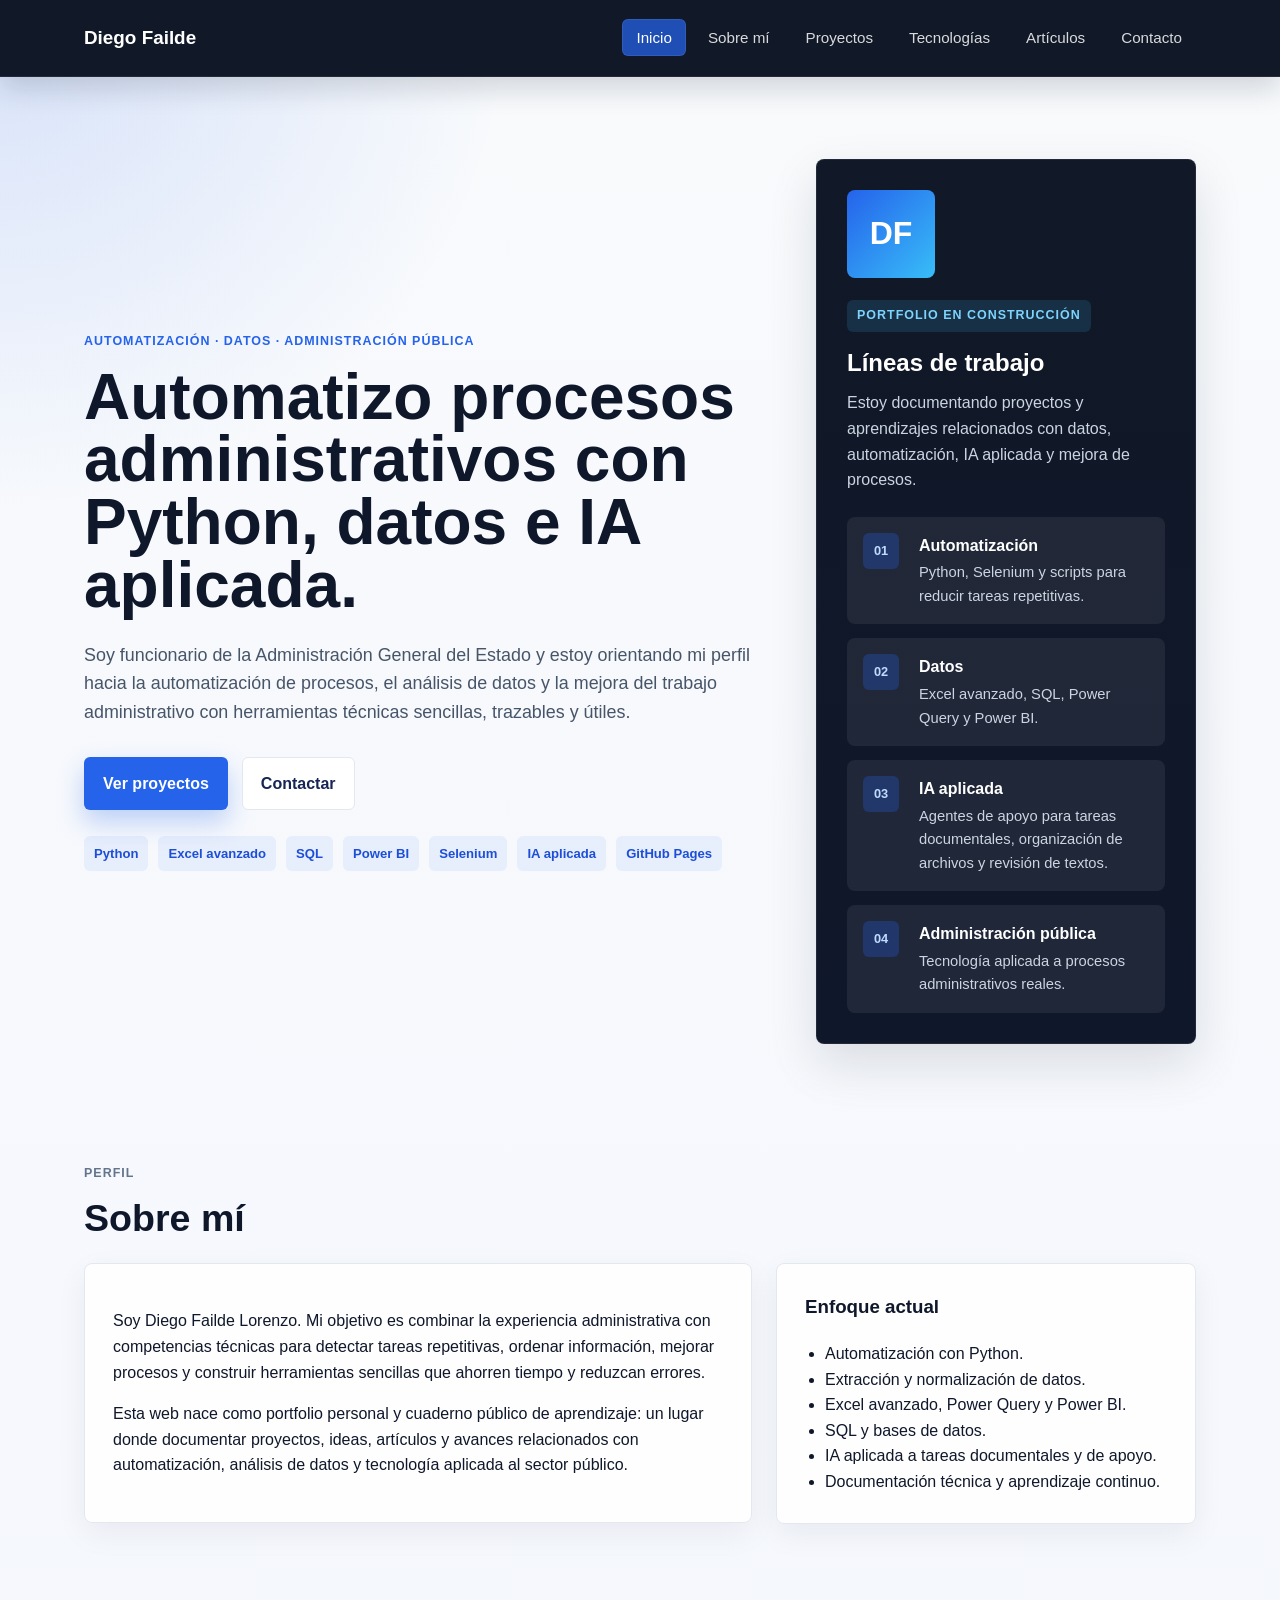
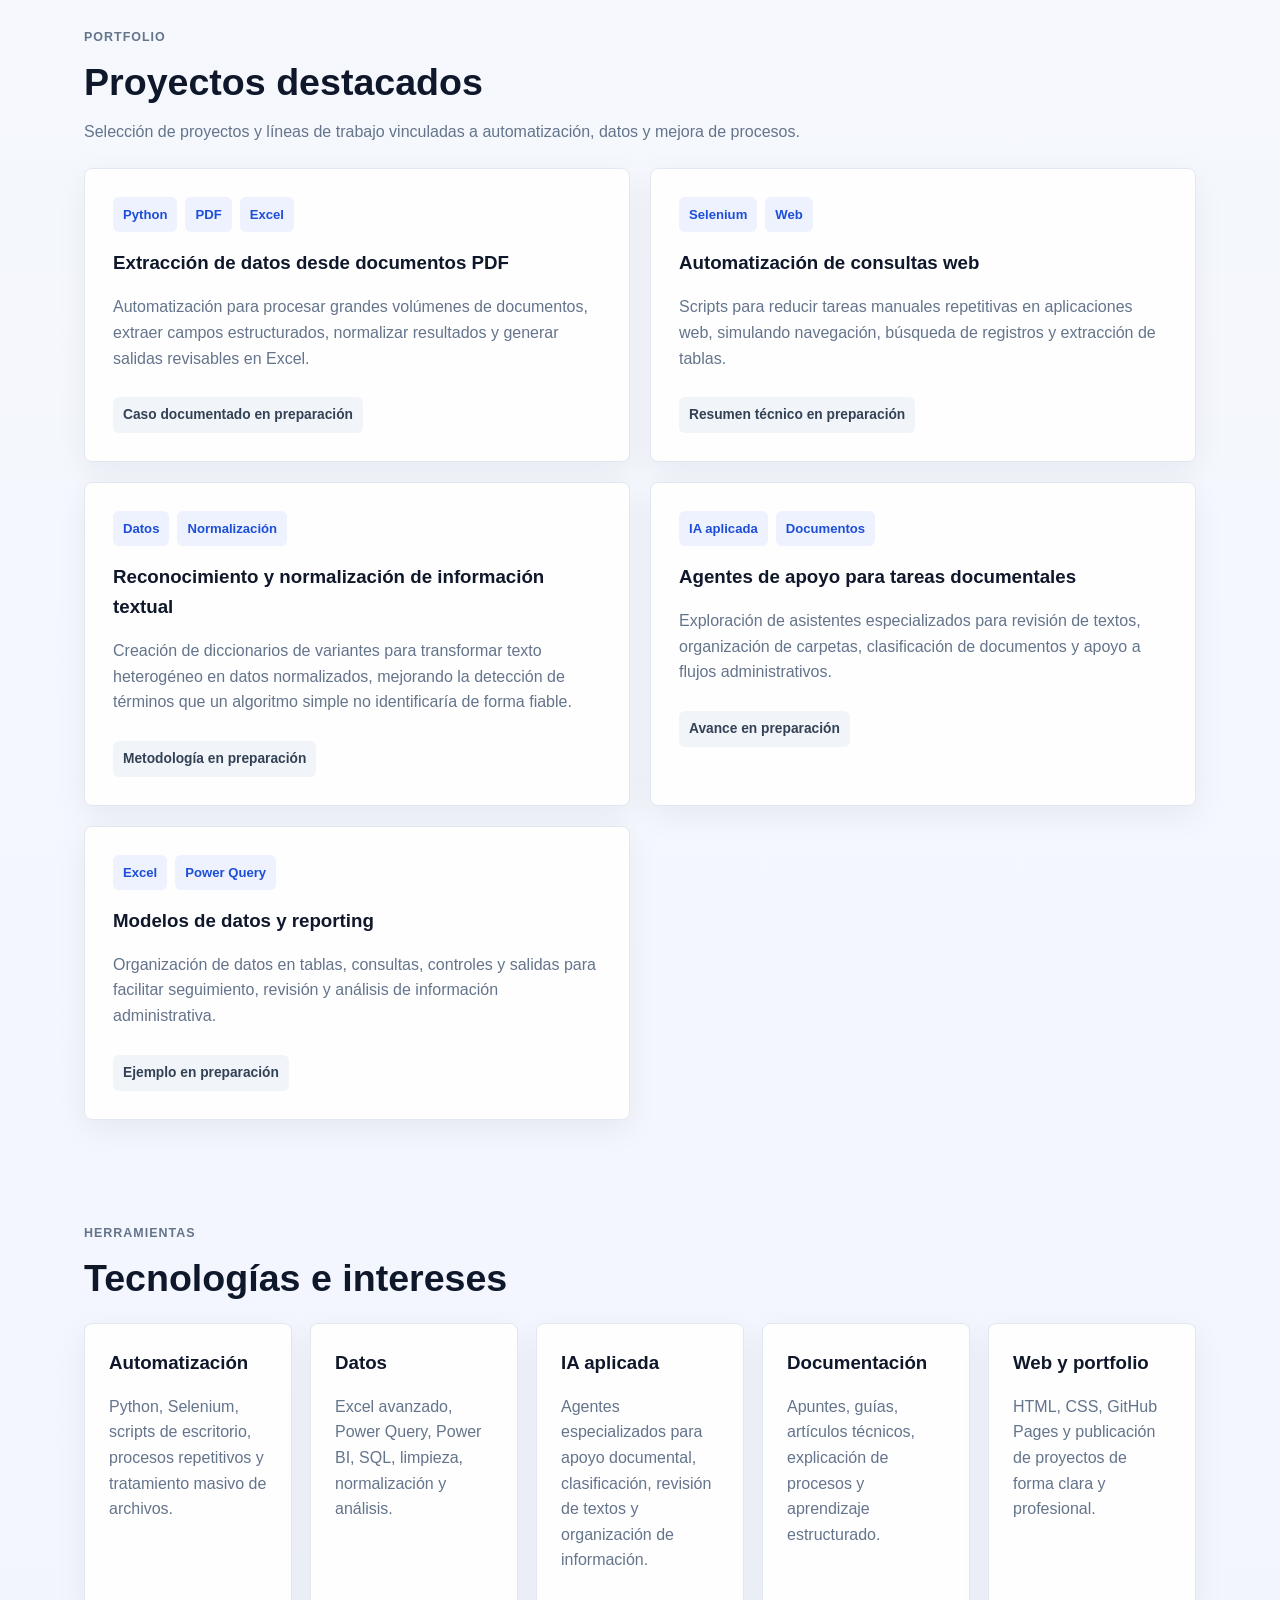
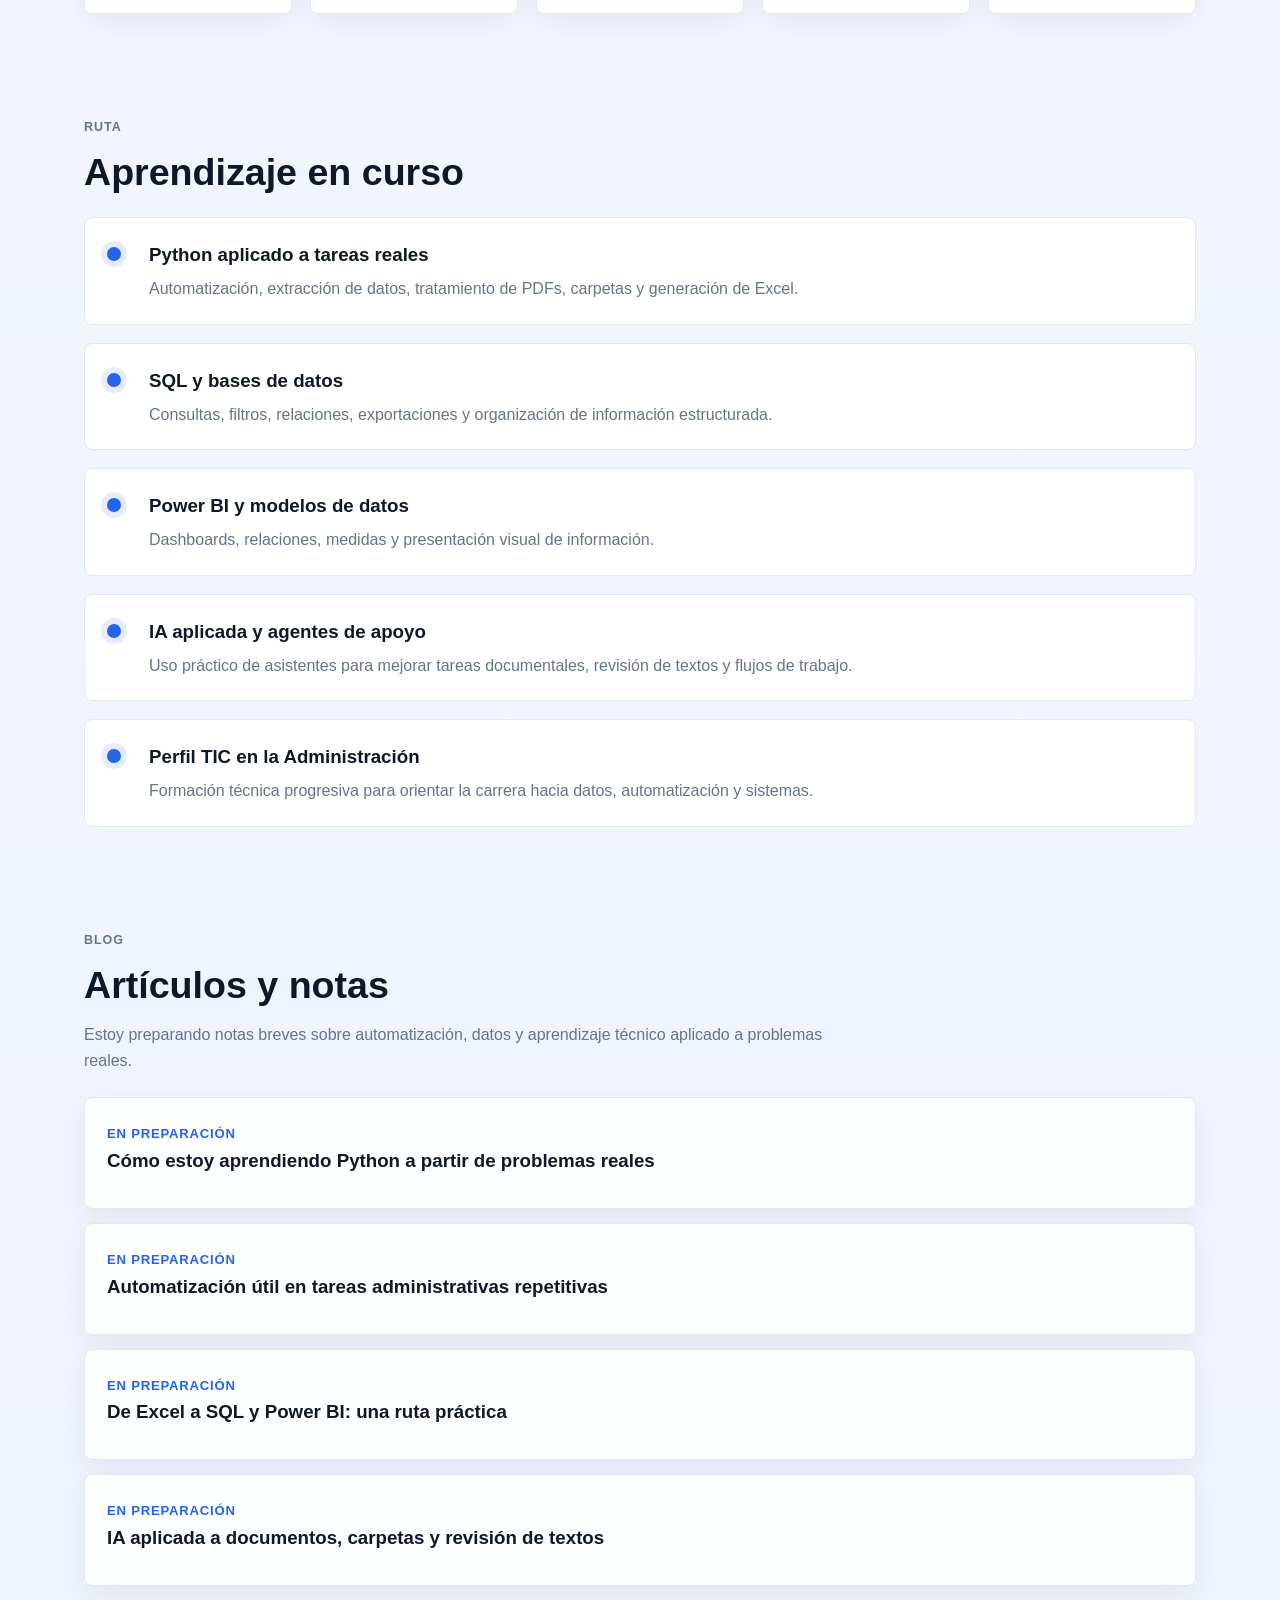
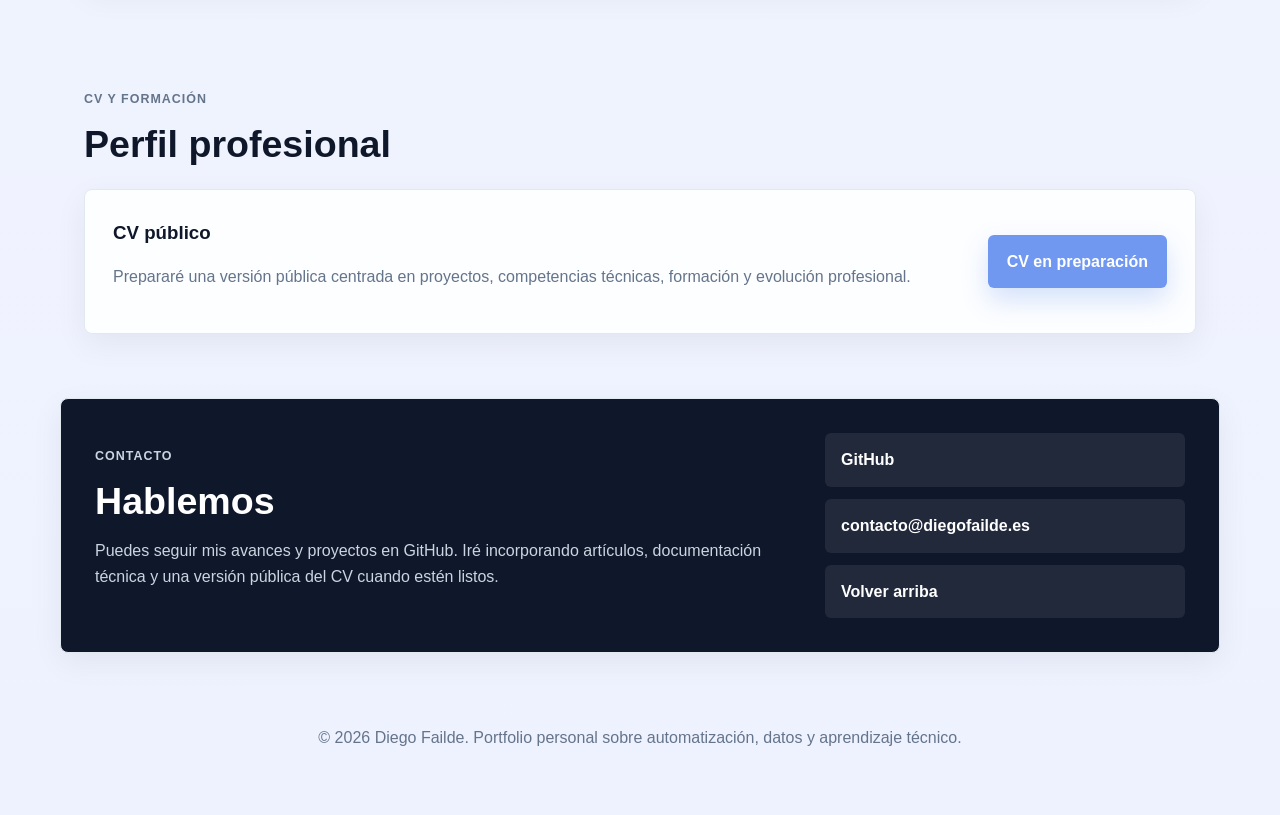
==== commit 3068efb7: "Actualizar web" ====
--- a/index.html
+++ b/index.html
@@ -5,12 +5,19 @@
   <meta name="viewport" content="width=device-width, initial-scale=1.0" />
   <title>Diego Failde | Automatización, datos y administración pública</title>
   <meta name="description" content="Portfolio personal de Diego Failde: automatización, análisis de datos, Python, Excel, SQL, IA aplicada y mejora de procesos en la administración pública." />
+  <meta name="robots" content="index, follow" />
   <meta name="theme-color" content="#172033" />
   <meta property="og:title" content="Diego Failde | Automatización, datos y administración pública" />
   <meta property="og:description" content="Portfolio personal sobre automatización, análisis de datos, Python, Excel, SQL, IA aplicada y mejora de procesos." />
   <meta property="og:type" content="website" />
-  <meta property="og:url" content="https://diegofailde.es/" />
-  <link rel="canonical" href="https://diegofailde.es/" />
+  <meta property="og:url" content="https://www.diegofailde.es/" />
+  <meta property="og:site_name" content="Diego Failde" />
+  <meta property="og:locale" content="es_ES" />
+  <meta name="twitter:card" content="summary" />
+  <meta name="twitter:title" content="Diego Failde | Automatización, datos y administración pública" />
+  <meta name="twitter:description" content="Portfolio personal sobre automatización, análisis de datos, Python, Excel, SQL, IA aplicada y mejora de procesos." />
+  <link rel="canonical" href="https://www.diegofailde.es/" />
+  <link rel="icon" href="/favicon.svg" type="image/svg+xml" />
   <link rel="stylesheet" href="styles.css" />
 </head>
 
@@ -22,6 +29,7 @@
       <a class="brand" href="#inicio">Diego Failde</a>
 
       <ul class="nav-links">
+        <li><a href="#inicio">Inicio</a></li>
         <li><a href="#sobre-mi">Sobre mí</a></li>
         <li><a href="#proyectos">Proyectos</a></li>
         <li><a href="#tecnologias">Tecnologías</a></li>
@@ -32,11 +40,11 @@
   </header>
 
   <main id="contenido">
-    <section id="inicio" class="hero">
+    <section id="inicio" class="hero" aria-labelledby="titulo-principal">
       <div class="hero-content">
         <p class="eyebrow">Automatización · Datos · Administración pública</p>
 
-        <h1>
+        <h1 id="titulo-principal">
           Automatizo procesos administrativos con Python, datos e IA aplicada.
         </h1>
 
@@ -62,12 +70,12 @@
         </div>
       </div>
 
-      <aside class="hero-card">
+      <aside class="hero-card" aria-labelledby="lineas-trabajo">
         <div class="avatar">DF</div>
 
         <p class="card-label">Portfolio en construcción</p>
 
-        <h2>Líneas de trabajo</h2>
+        <h2 id="lineas-trabajo">Líneas de trabajo</h2>
 
         <p class="hero-card-text">
           Estoy documentando proyectos y aprendizajes relacionados con datos,
@@ -110,10 +118,10 @@
       </aside>
     </section>
 
-    <section id="sobre-mi" class="section observe-section">
+    <section id="sobre-mi" class="section observe-section" aria-labelledby="sobre-mi-titulo">
       <div class="section-heading">
         <p class="eyebrow">Perfil</p>
-        <h2>Sobre mí</h2>
+        <h2 id="sobre-mi-titulo">Sobre mí</h2>
       </div>
 
       <div class="two-columns">
@@ -145,10 +153,10 @@
       </div>
     </section>
 
-    <section id="proyectos" class="section observe-section">
+    <section id="proyectos" class="section observe-section" aria-labelledby="proyectos-titulo">
       <div class="section-heading">
         <p class="eyebrow">Portfolio</p>
-        <h2>Proyectos destacados</h2>
+        <h2 id="proyectos-titulo">Proyectos destacados</h2>
         <p>
           Selección de proyectos y líneas de trabajo vinculadas a automatización, datos y mejora de procesos.
         </p>
@@ -223,10 +231,10 @@
       </div>
     </section>
 
-    <section id="tecnologias" class="section observe-section">
+    <section id="tecnologias" class="section observe-section" aria-labelledby="tecnologias-titulo">
       <div class="section-heading">
         <p class="eyebrow">Herramientas</p>
-        <h2>Tecnologías e intereses</h2>
+        <h2 id="tecnologias-titulo">Tecnologías e intereses</h2>
       </div>
 
       <div class="skills-grid">
@@ -257,10 +265,10 @@
       </div>
     </section>
 
-    <section id="aprendizaje" class="section">
+    <section id="aprendizaje" class="section" aria-labelledby="aprendizaje-titulo">
       <div class="section-heading">
         <p class="eyebrow">Ruta</p>
-        <h2>Aprendizaje en curso</h2>
+        <h2 id="aprendizaje-titulo">Aprendizaje en curso</h2>
       </div>
 
       <div class="timeline">
@@ -306,10 +314,10 @@
       </div>
     </section>
 
-    <section id="articulos" class="section observe-section">
+    <section id="articulos" class="section observe-section" aria-labelledby="articulos-titulo">
       <div class="section-heading">
         <p class="eyebrow">Blog</p>
-        <h2>Artículos y notas</h2>
+        <h2 id="articulos-titulo">Artículos y notas</h2>
         <p>
           Estoy preparando notas breves sobre automatización, datos y aprendizaje técnico aplicado a problemas reales.
         </p>
@@ -338,10 +346,10 @@
       </div>
     </section>
 
-    <section id="cv" class="section">
+    <section id="cv" class="section" aria-labelledby="cv-titulo">
       <div class="section-heading">
         <p class="eyebrow">CV y formación</p>
-        <h2>Perfil profesional</h2>
+        <h2 id="cv-titulo">Perfil profesional</h2>
       </div>
 
       <div class="cv-box">
@@ -356,10 +364,10 @@
       </div>
     </section>
 
-    <section id="contacto" class="section contact-section observe-section">
+    <section id="contacto" class="section contact-section observe-section" aria-labelledby="contacto-titulo">
       <div>
         <p class="eyebrow">Contacto</p>
-        <h2>Hablemos</h2>
+        <h2 id="contacto-titulo">Hablemos</h2>
         <p>
           Puedes seguir mis avances y proyectos en GitHub. Iré incorporando artículos, documentación
           técnica y una versión pública del CV cuando estén listos.
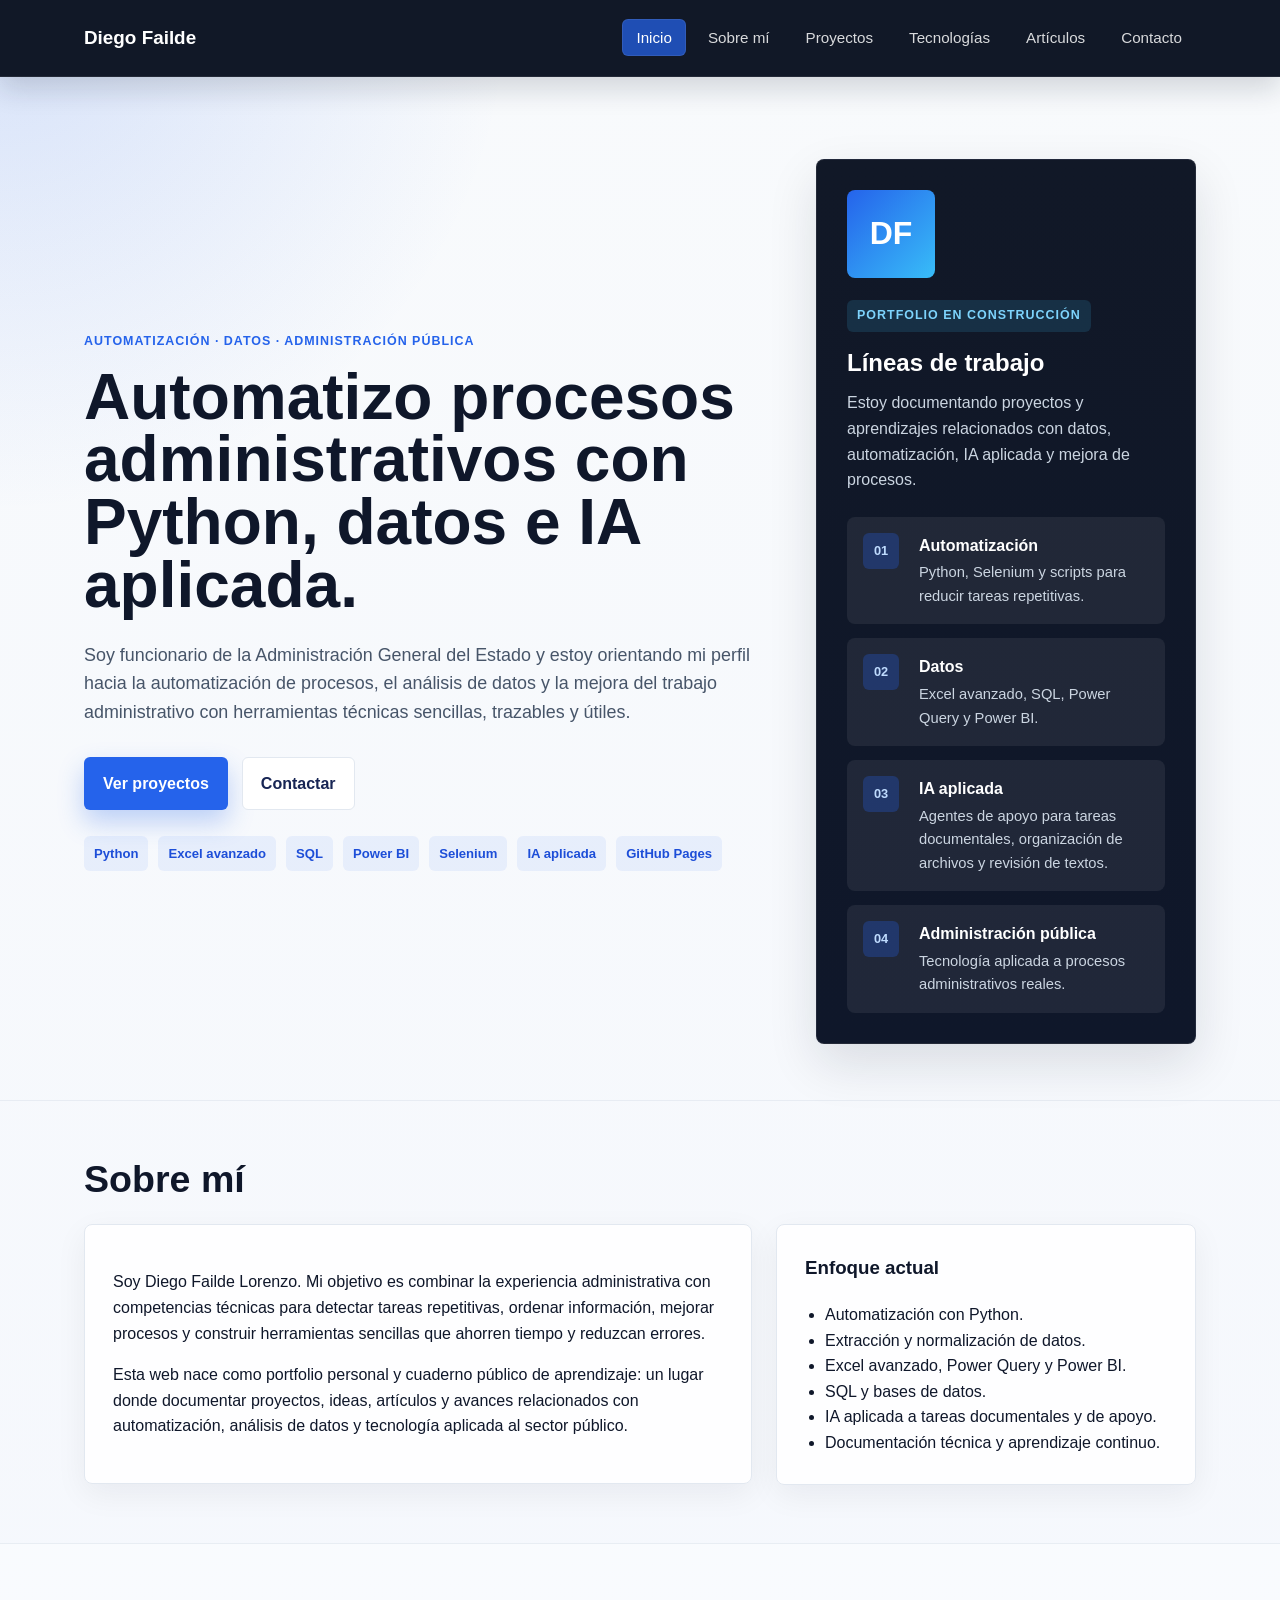
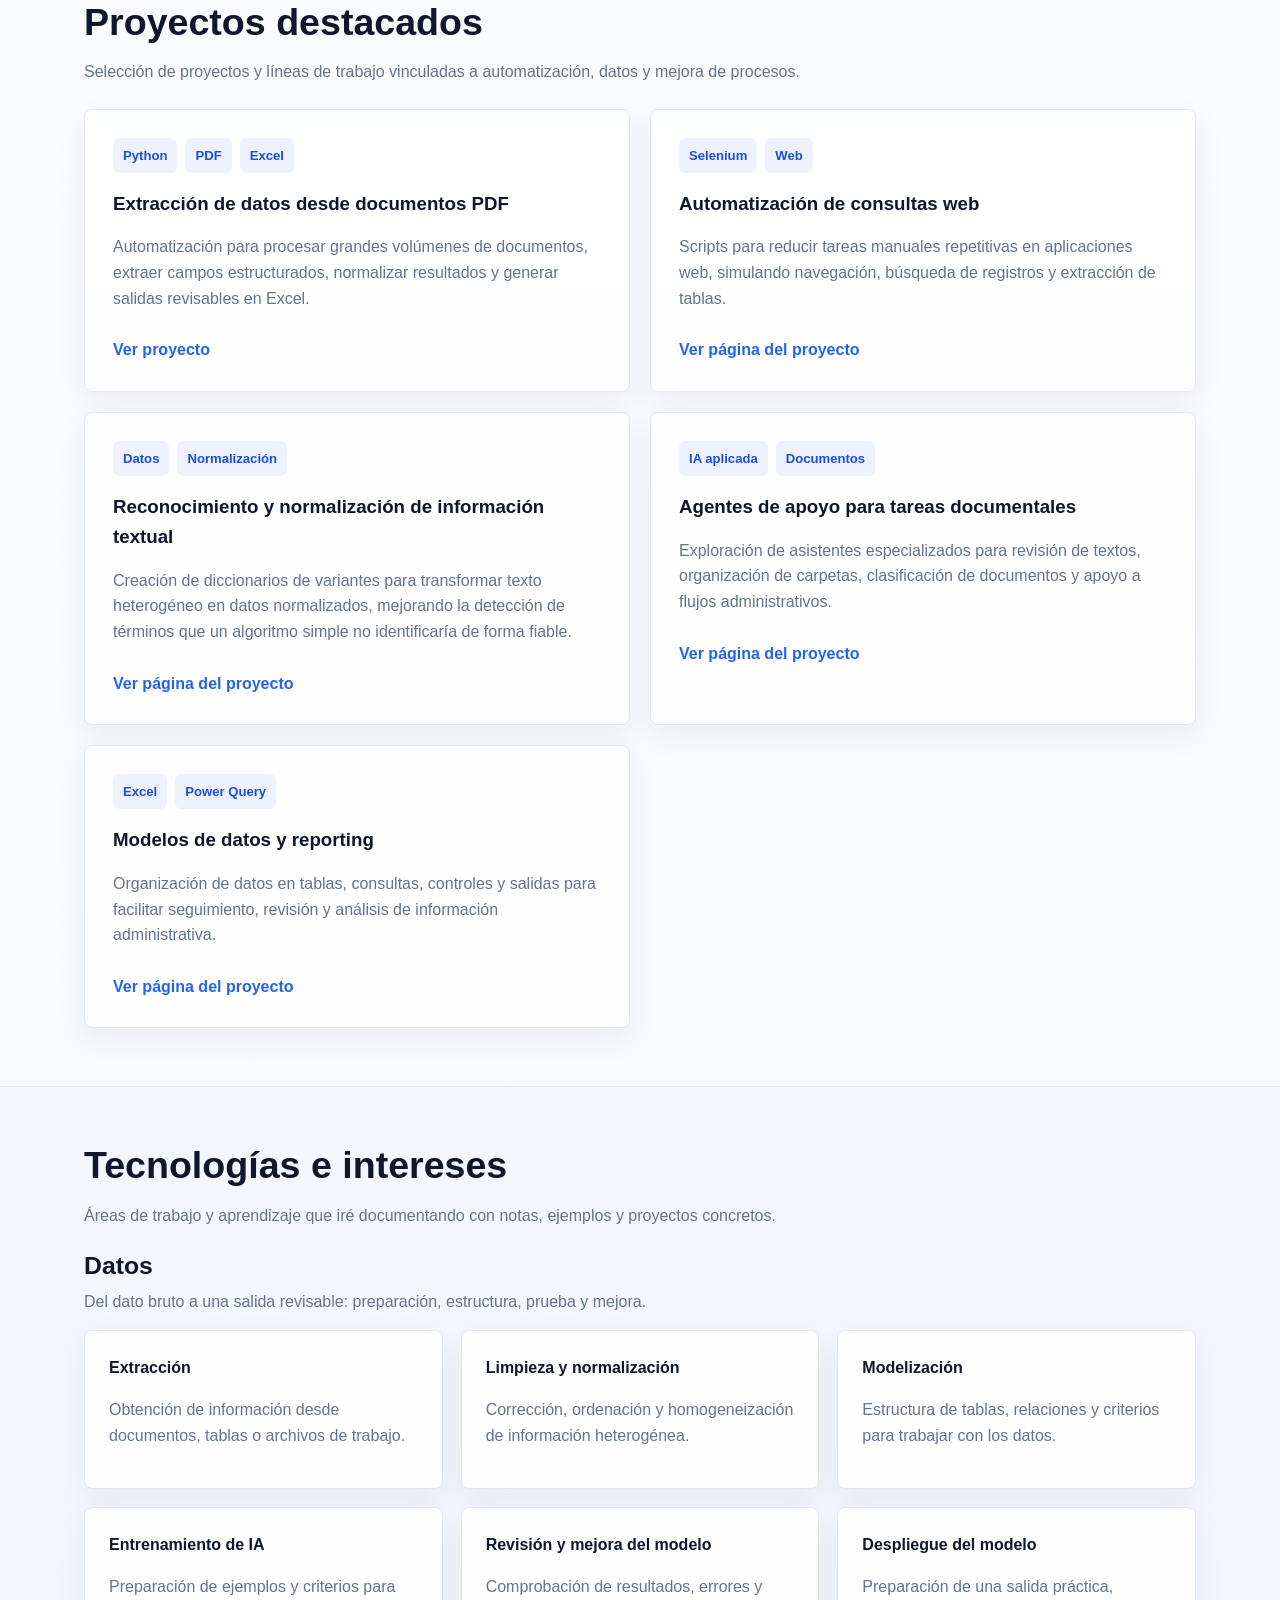
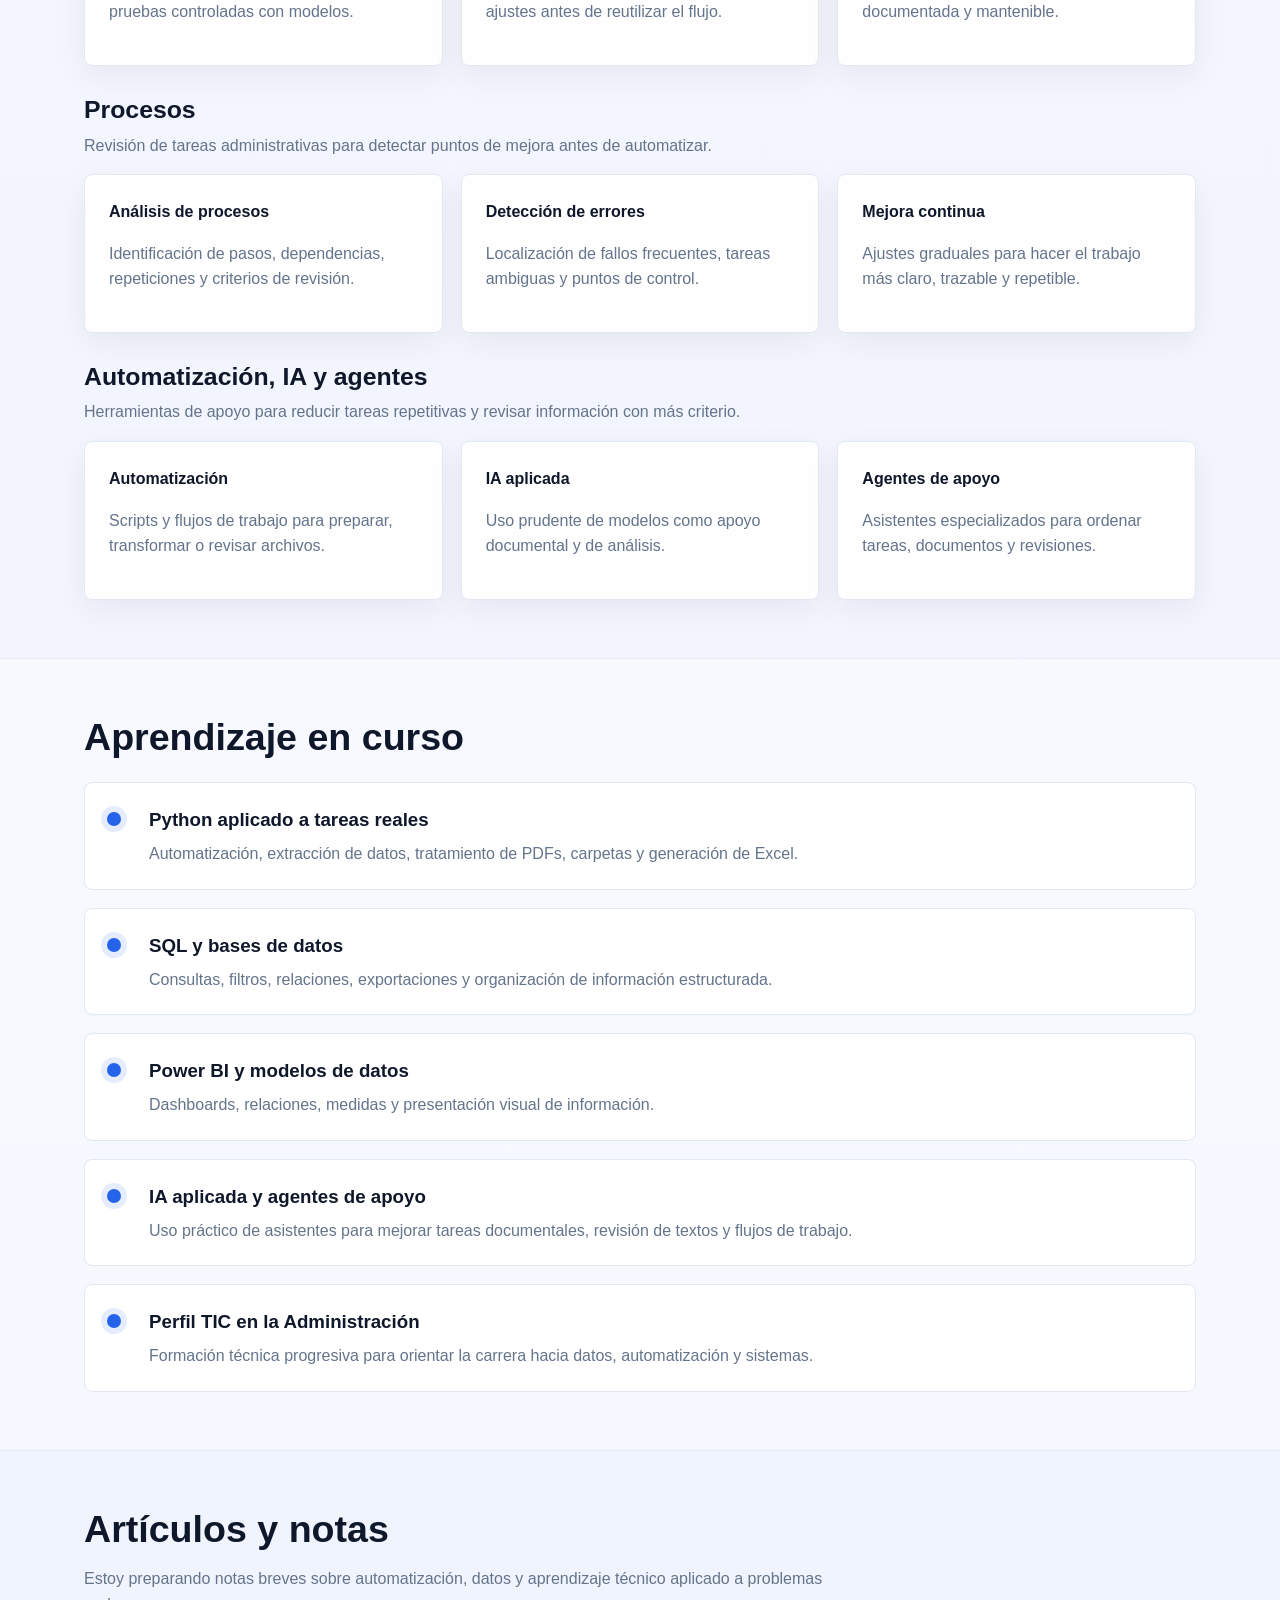
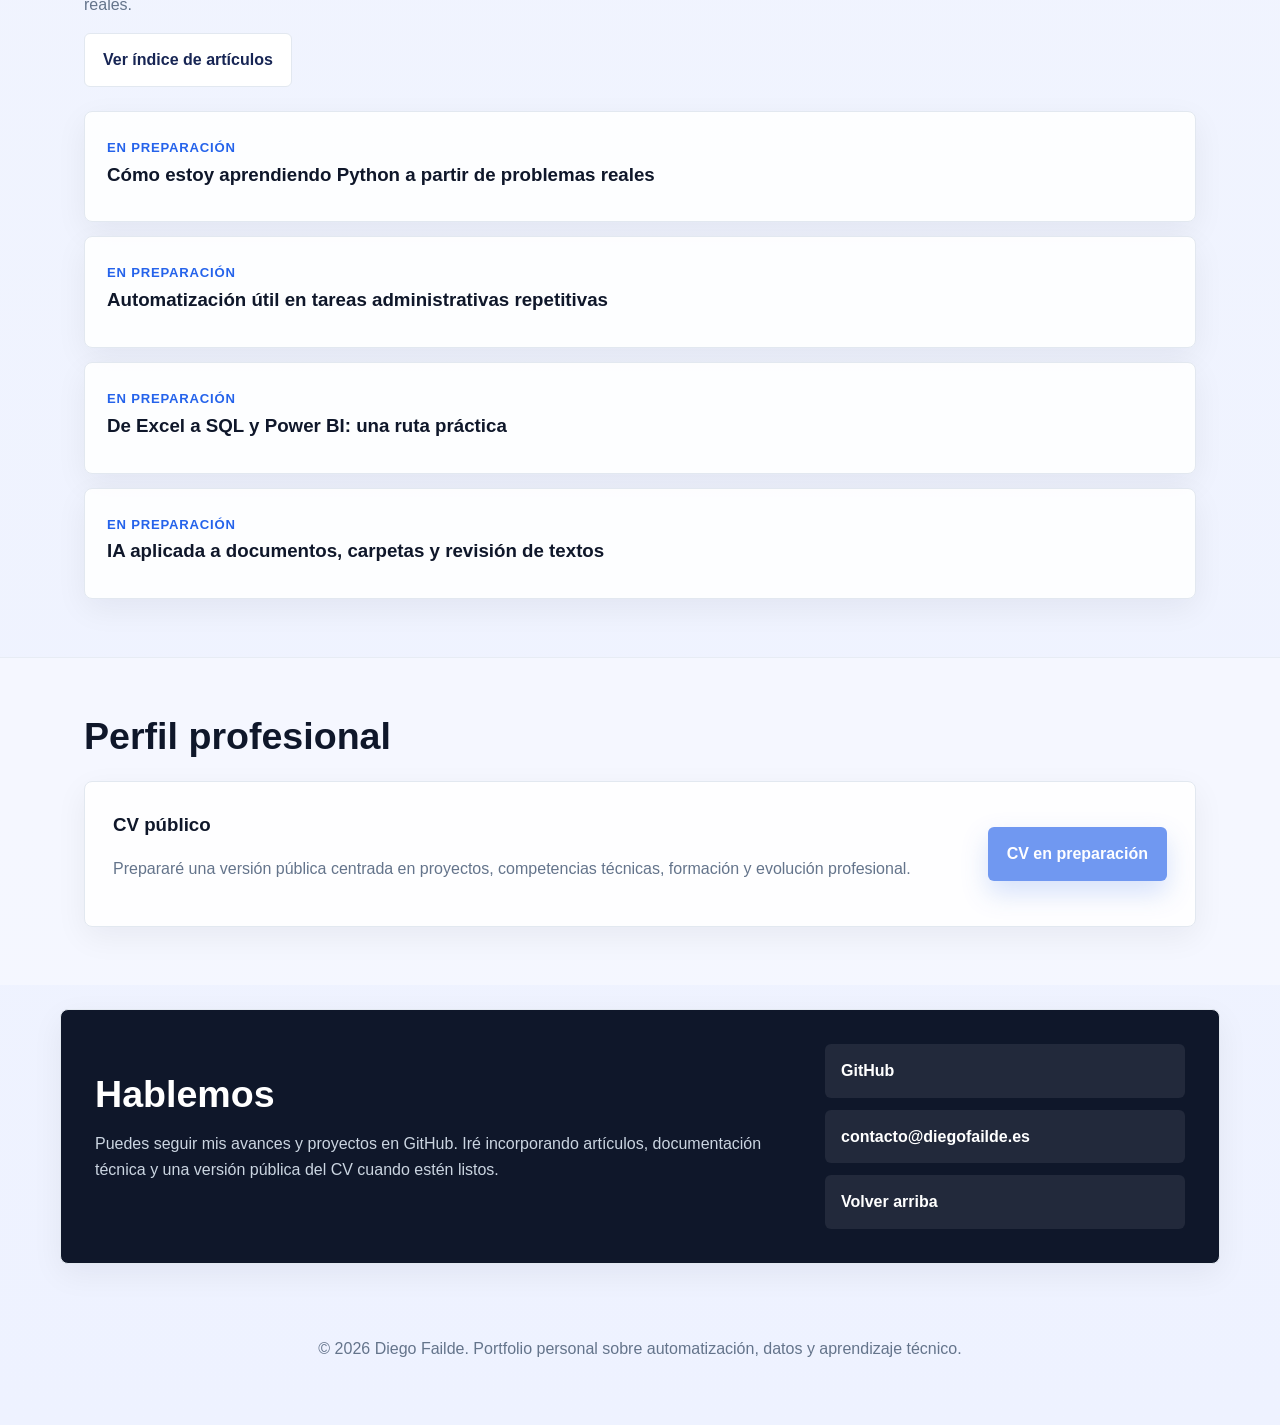
==== commit 985c266c: "Actualizar web" ====
--- a/index.html
+++ b/index.html
@@ -118,9 +118,8 @@
       </aside>
     </section>
 
-    <section id="sobre-mi" class="section observe-section" aria-labelledby="sobre-mi-titulo">
+    <section id="sobre-mi" class="section section-band observe-section" aria-labelledby="sobre-mi-titulo">
       <div class="section-heading">
-        <p class="eyebrow">Perfil</p>
         <h2 id="sobre-mi-titulo">Sobre mí</h2>
       </div>
 
@@ -153,9 +152,8 @@
       </div>
     </section>
 
-    <section id="proyectos" class="section observe-section" aria-labelledby="proyectos-titulo">
+    <section id="proyectos" class="section section-band section-band-muted observe-section" aria-labelledby="proyectos-titulo">
       <div class="section-heading">
-        <p class="eyebrow">Portfolio</p>
         <h2 id="proyectos-titulo">Proyectos destacados</h2>
         <p>
           Selección de proyectos y líneas de trabajo vinculadas a automatización, datos y mejora de procesos.
@@ -174,7 +172,7 @@
             Automatización para procesar grandes volúmenes de documentos, extraer campos estructurados,
             normalizar resultados y generar salidas revisables en Excel.
           </p>
-          <span class="card-status">Caso documentado en preparación</span>
+          <a href="proyectos/preparacion-expedientes-pdf.html" class="card-link">Ver proyecto</a>
         </article>
 
         <article class="project-card">
@@ -187,7 +185,7 @@
             Scripts para reducir tareas manuales repetitivas en aplicaciones web, simulando navegación,
             búsqueda de registros y extracción de tablas.
           </p>
-          <span class="card-status">Resumen técnico en preparación</span>
+          <a href="proyectos/automatizacion-consultas-web.html" class="card-link">Ver página del proyecto</a>
         </article>
 
         <article class="project-card">
@@ -200,7 +198,7 @@
             Creación de diccionarios de variantes para transformar texto heterogéneo en datos normalizados,
             mejorando la detección de términos que un algoritmo simple no identificaría de forma fiable.
           </p>
-          <span class="card-status">Metodología en preparación</span>
+          <a href="proyectos/normalizacion-informacion-textual.html" class="card-link">Ver página del proyecto</a>
         </article>
 
         <article class="project-card">
@@ -213,7 +211,7 @@
             Exploración de asistentes especializados para revisión de textos, organización de carpetas,
             clasificación de documentos y apoyo a flujos administrativos.
           </p>
-          <span class="card-status">Avance en preparación</span>
+          <a href="proyectos/agentes-apoyo-documental.html" class="card-link">Ver página del proyecto</a>
         </article>
 
         <article class="project-card">
@@ -226,48 +224,99 @@
             Organización de datos en tablas, consultas, controles y salidas para facilitar seguimiento,
             revisión y análisis de información administrativa.
           </p>
-          <span class="card-status">Ejemplo en preparación</span>
-        </article>
-      </div>
-    </section>
-
-    <section id="tecnologias" class="section observe-section" aria-labelledby="tecnologias-titulo">
+          <a href="proyectos/modelos-datos-reporting.html" class="card-link">Ver página del proyecto</a>
+        </article>
+      </div>
+    </section>
+
+    <section id="tecnologias" class="section section-band observe-section" aria-labelledby="tecnologias-titulo">
       <div class="section-heading">
-        <p class="eyebrow">Herramientas</p>
         <h2 id="tecnologias-titulo">Tecnologías e intereses</h2>
-      </div>
-
-      <div class="skills-grid">
-        <div class="skill-card">
-          <h3>Automatización</h3>
-          <p>Python, Selenium, scripts de escritorio, procesos repetitivos y tratamiento masivo de archivos.</p>
-        </div>
-
-        <div class="skill-card">
-          <h3>Datos</h3>
-          <p>Excel avanzado, Power Query, Power BI, SQL, limpieza, normalización y análisis.</p>
-        </div>
-
-        <div class="skill-card">
-          <h3>IA aplicada</h3>
-          <p>Agentes especializados para apoyo documental, clasificación, revisión de textos y organización de información.</p>
-        </div>
-
-        <div class="skill-card">
-          <h3>Documentación</h3>
-          <p>Apuntes, guías, artículos técnicos, explicación de procesos y aprendizaje estructurado.</p>
-        </div>
-
-        <div class="skill-card">
-          <h3>Web y portfolio</h3>
-          <p>HTML, CSS, GitHub Pages y publicación de proyectos de forma clara y profesional.</p>
-        </div>
-      </div>
-    </section>
-
-    <section id="aprendizaje" class="section" aria-labelledby="aprendizaje-titulo">
+        <p>
+          Áreas de trabajo y aprendizaje que iré documentando con notas, ejemplos y proyectos concretos.
+        </p>
+      </div>
+
+      <div class="work-blocks">
+        <article class="work-block">
+          <div class="work-block-heading">
+            <h3>Datos</h3>
+            <p>Del dato bruto a una salida revisable: preparación, estructura, prueba y mejora.</p>
+          </div>
+          <div class="skills-grid compact-grid">
+            <a class="skill-card" href="temas/limpieza-normalizacion.html">
+              <h4>Extracción</h4>
+              <p>Obtención de información desde documentos, tablas o archivos de trabajo.</p>
+            </a>
+            <a class="skill-card" href="temas/limpieza-normalizacion.html">
+              <h4>Limpieza y normalización</h4>
+              <p>Corrección, ordenación y homogeneización de información heterogénea.</p>
+            </a>
+            <a class="skill-card" href="temas/modelizacion.html">
+              <h4>Modelización</h4>
+              <p>Estructura de tablas, relaciones y criterios para trabajar con los datos.</p>
+            </a>
+            <a class="skill-card" href="temas/analisis-datos.html">
+              <h4>Entrenamiento de IA</h4>
+              <p>Preparación de ejemplos y criterios para pruebas controladas con modelos.</p>
+            </a>
+            <a class="skill-card" href="temas/analisis-datos.html">
+              <h4>Revisión y mejora del modelo</h4>
+              <p>Comprobación de resultados, errores y ajustes antes de reutilizar el flujo.</p>
+            </a>
+            <a class="skill-card" href="temas/modelizacion.html">
+              <h4>Despliegue del modelo</h4>
+              <p>Preparación de una salida práctica, documentada y mantenible.</p>
+            </a>
+          </div>
+        </article>
+
+        <article class="work-block">
+          <div class="work-block-heading">
+            <h3>Procesos</h3>
+            <p>Revisión de tareas administrativas para detectar puntos de mejora antes de automatizar.</p>
+          </div>
+          <div class="skills-grid compact-grid three-grid">
+            <a class="skill-card" href="temas/mejora-procesos.html">
+              <h4>Análisis de procesos</h4>
+              <p>Identificación de pasos, dependencias, repeticiones y criterios de revisión.</p>
+            </a>
+            <a class="skill-card" href="temas/mejora-procesos.html">
+              <h4>Detección de errores</h4>
+              <p>Localización de fallos frecuentes, tareas ambiguas y puntos de control.</p>
+            </a>
+            <a class="skill-card" href="temas/mejora-procesos.html">
+              <h4>Mejora continua</h4>
+              <p>Ajustes graduales para hacer el trabajo más claro, trazable y repetible.</p>
+            </a>
+          </div>
+        </article>
+
+        <article class="work-block">
+          <div class="work-block-heading">
+            <h3>Automatización, IA y agentes</h3>
+            <p>Herramientas de apoyo para reducir tareas repetitivas y revisar información con más criterio.</p>
+          </div>
+          <div class="skills-grid compact-grid three-grid">
+            <a class="skill-card" href="temas/automatizacion.html">
+              <h4>Automatización</h4>
+              <p>Scripts y flujos de trabajo para preparar, transformar o revisar archivos.</p>
+            </a>
+            <a class="skill-card" href="temas/automatizacion.html">
+              <h4>IA aplicada</h4>
+              <p>Uso prudente de modelos como apoyo documental y de análisis.</p>
+            </a>
+            <a class="skill-card" href="temas/automatizacion.html">
+              <h4>Agentes de apoyo</h4>
+              <p>Asistentes especializados para ordenar tareas, documentos y revisiones.</p>
+            </a>
+          </div>
+        </article>
+      </div>
+    </section>
+
+    <section id="aprendizaje" class="section section-band section-band-muted" aria-labelledby="aprendizaje-titulo">
       <div class="section-heading">
-        <p class="eyebrow">Ruta</p>
         <h2 id="aprendizaje-titulo">Aprendizaje en curso</h2>
       </div>
 
@@ -314,13 +363,13 @@
       </div>
     </section>
 
-    <section id="articulos" class="section observe-section" aria-labelledby="articulos-titulo">
+    <section id="articulos" class="section section-band observe-section" aria-labelledby="articulos-titulo">
       <div class="section-heading">
-        <p class="eyebrow">Blog</p>
         <h2 id="articulos-titulo">Artículos y notas</h2>
         <p>
           Estoy preparando notas breves sobre automatización, datos y aprendizaje técnico aplicado a problemas reales.
         </p>
+        <a class="btn btn-secondary" href="articulos/">Ver índice de artículos</a>
       </div>
 
       <div class="article-list">
@@ -346,9 +395,8 @@
       </div>
     </section>
 
-    <section id="cv" class="section" aria-labelledby="cv-titulo">
+    <section id="cv" class="section section-band section-band-muted" aria-labelledby="cv-titulo">
       <div class="section-heading">
-        <p class="eyebrow">CV y formación</p>
         <h2 id="cv-titulo">Perfil profesional</h2>
       </div>
 
@@ -366,7 +414,6 @@
 
     <section id="contacto" class="section contact-section observe-section" aria-labelledby="contacto-titulo">
       <div>
-        <p class="eyebrow">Contacto</p>
         <h2 id="contacto-titulo">Hablemos</h2>
         <p>
           Puedes seguir mis avances y proyectos en GitHub. Iré incorporando artículos, documentación
--- a/styles.css
+++ b/styles.css
@@ -55,7 +55,9 @@
 }
 
 a:focus-visible,
-.btn:focus-visible {
+.btn:focus-visible,
+.skill-card:focus-visible,
+.project-card:focus-within {
   outline: 3px solid rgba(56, 189, 248, 0.72);
   outline-offset: 4px;
 }
@@ -308,8 +310,30 @@
   scroll-margin-top: 82px;
 }
 
+.section-band {
+  max-width: none;
+  margin: 0;
+  padding: 58px 24px;
+  border-top: 1px solid rgba(226, 232, 240, 0.72);
+}
+
+.section-band-muted {
+  background: rgba(255, 255, 255, 0.34);
+}
+
+.section-band > * {
+  max-width: 1112px;
+  margin-left: auto;
+  margin-right: auto;
+}
+
+.section-inner {
+  max-width: 1112px;
+  margin: 0 auto;
+}
+
 .section-heading {
-  max-width: 760px;
+  max-width: 1112px;
   margin-bottom: 24px;
 }
 
@@ -322,6 +346,7 @@
 }
 
 .section-heading p {
+  max-width: 760px;
   color: var(--muted);
 }
 
@@ -379,7 +404,8 @@
 }
 
 .project-card:hover,
-.project-card.featured:hover {
+.project-card.featured:hover,
+.skill-card:hover {
   transform: translateY(-4px);
   box-shadow: var(--shadow);
   border-color: rgba(37, 99, 235, 0.22);
@@ -397,6 +423,7 @@
 
 .project-card h3,
 .skill-card h3,
+.skill-card h4,
 .article-list h3,
 .cv-box h3 {
   margin: 0 0 10px;
@@ -441,6 +468,141 @@
 
 .skill-card {
   padding: 24px;
+  display: block;
+  color: inherit;
+  text-decoration: none;
+  transition: transform 0.15s ease, box-shadow 0.15s ease, background 0.15s ease, border-color 0.15s ease;
+}
+
+.skill-card h4 {
+  font-size: 1rem;
+}
+
+.skill-card:hover {
+  text-decoration: none;
+}
+
+.work-blocks {
+  display: grid;
+  gap: 30px;
+}
+
+.work-block {
+  padding: 0;
+}
+
+.work-block-heading {
+  max-width: 760px;
+  margin-bottom: 16px;
+}
+
+.work-block-heading h3 {
+  margin: 0 0 8px;
+  color: #0f172a;
+  font-size: 1.55rem;
+  line-height: 1.15;
+}
+
+.work-block-heading p {
+  margin: 0;
+  color: var(--muted);
+}
+
+.compact-grid {
+  grid-template-columns: repeat(3, minmax(0, 1fr));
+}
+
+.three-grid {
+  grid-template-columns: repeat(3, minmax(0, 1fr));
+}
+
+.inline-link {
+  color: var(--primary);
+  font-weight: 800;
+  text-decoration: none;
+}
+
+.inline-link:hover {
+  text-decoration: underline;
+}
+
+.page-hero {
+  max-width: 1112px;
+  margin: 0 auto;
+  padding: 72px 24px 52px;
+}
+
+.page-hero h1,
+.article-page h1 {
+  max-width: 860px;
+  margin: 0;
+  color: #0f172a;
+  font-size: 3.4rem;
+  line-height: 1.02;
+  letter-spacing: 0;
+}
+
+.page-hero p,
+.lead {
+  max-width: 760px;
+  color: #475569;
+  font-size: 1.1rem;
+}
+
+.article-page,
+.project-page {
+  max-width: none;
+}
+
+.article-page {
+  margin: 0 auto;
+  padding: 72px 24px 52px;
+}
+
+.article-content,
+.article-page {
+  max-width: 860px;
+}
+
+.article-content {
+  margin-left: auto;
+  margin-right: auto;
+}
+
+.article-content h2,
+.article-page h2 {
+  margin-top: 32px;
+  margin-bottom: 10px;
+  color: #0f172a;
+  font-size: 1.55rem;
+}
+
+.article-content p,
+.article-content li,
+.article-page p,
+.article-page li {
+  color: #475569;
+}
+
+.article-meta {
+  color: var(--muted);
+  font-weight: 800;
+}
+
+.pdf-section {
+  background: rgba(255, 255, 255, 0.34);
+}
+
+.pdf-actions {
+  margin-bottom: 18px;
+}
+
+.pdf-embed {
+  width: 100%;
+  min-height: 680px;
+  border: 1px solid var(--border);
+  border-radius: var(--radius);
+  background: white;
 }
 
 .timeline {
@@ -551,6 +713,16 @@
   .skills-grid {
     grid-template-columns: repeat(2, minmax(0, 1fr));
   }
+
+  .compact-grid,
+  .three-grid {
+    grid-template-columns: repeat(2, minmax(0, 1fr));
+  }
+
+  .page-hero h1,
+  .article-page h1 {
+    font-size: 2.8rem;
+  }
 }
 
 @media (max-width: 980px) {
@@ -612,9 +784,32 @@
     grid-template-columns: 1fr;
   }
 
+  .compact-grid,
+  .three-grid {
+    grid-template-columns: 1fr;
+  }
+
   .section {
     padding: 28px 18px;
     scroll-margin-top: 128px;
+  }
+
+  .section-band {
+    padding: 42px 18px;
+  }
+
+  .page-hero {
+    padding: 48px 18px 38px;
+  }
+
+  .page-hero h1,
+  .article-page h1 {
+    font-size: 2.25rem;
+    line-height: 1.08;
+  }
+
+  .pdf-embed {
+    min-height: 520px;
   }
 
   .cv-box {
